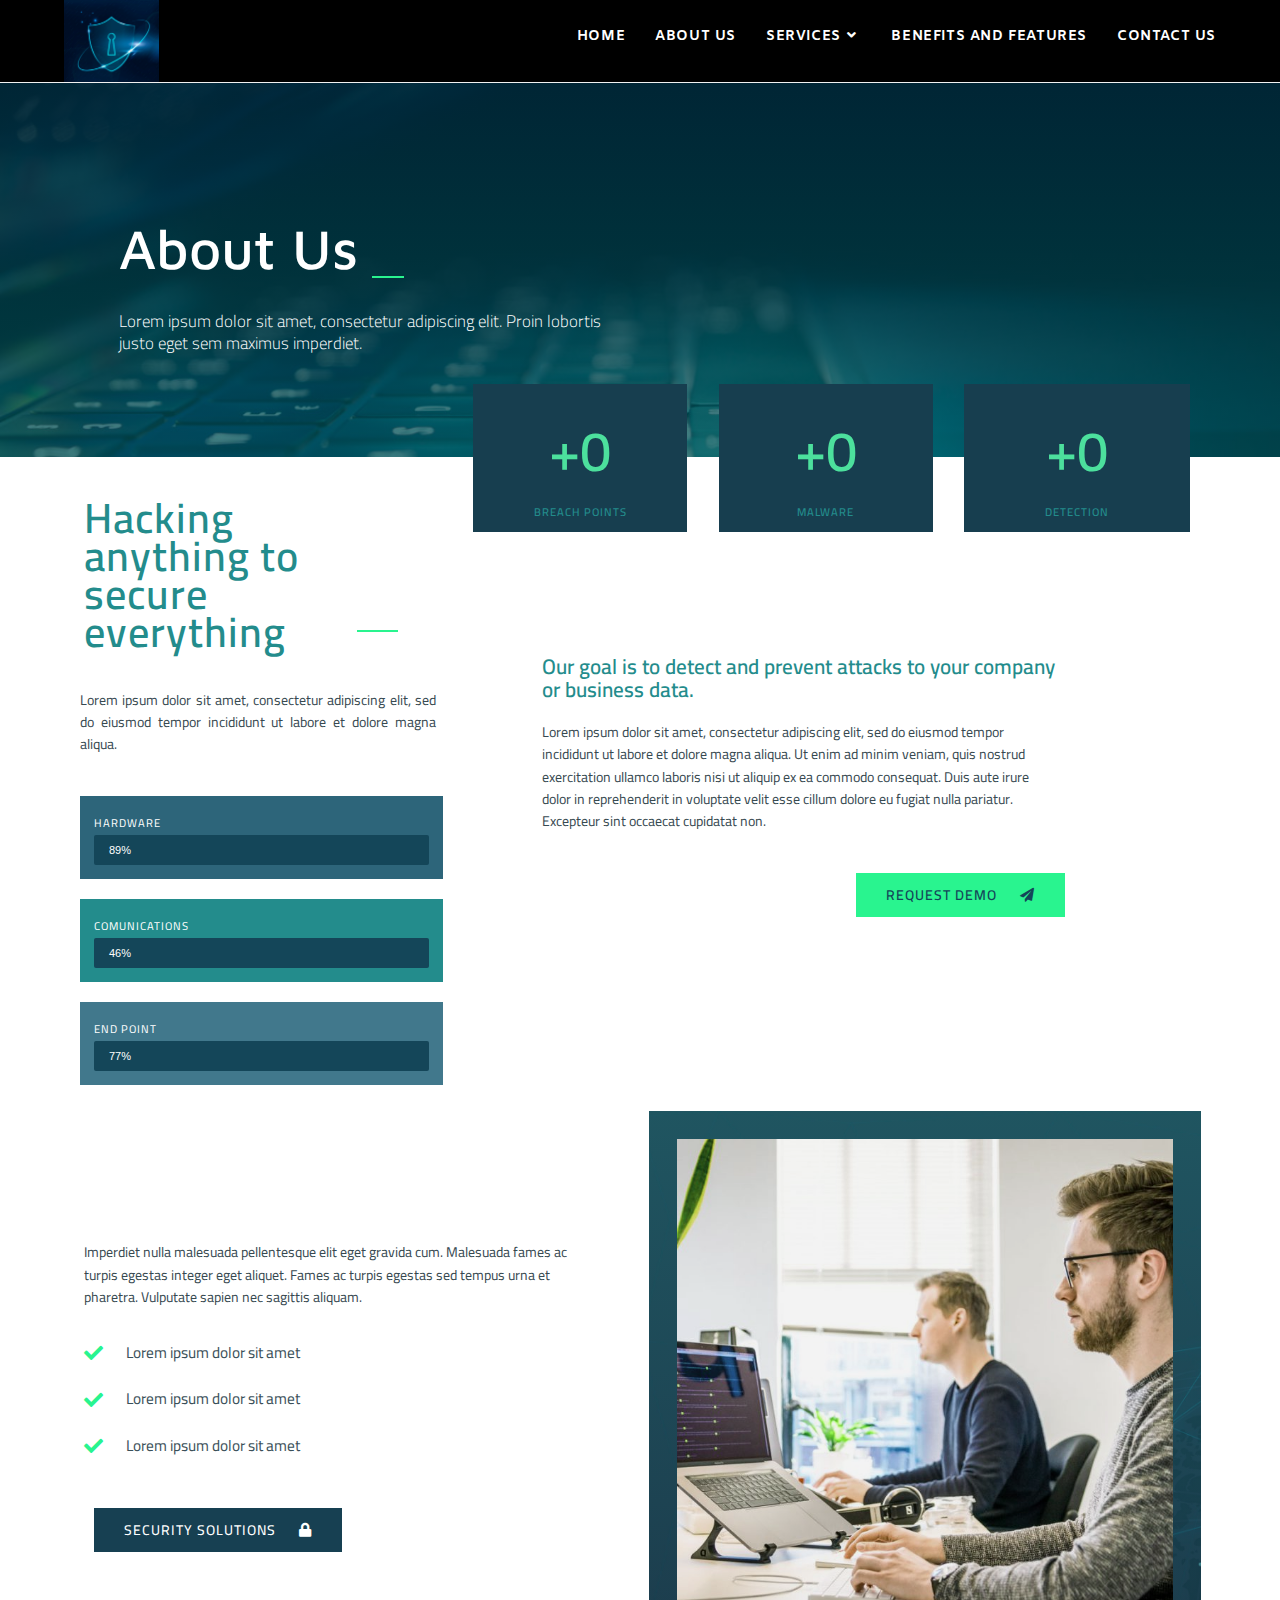
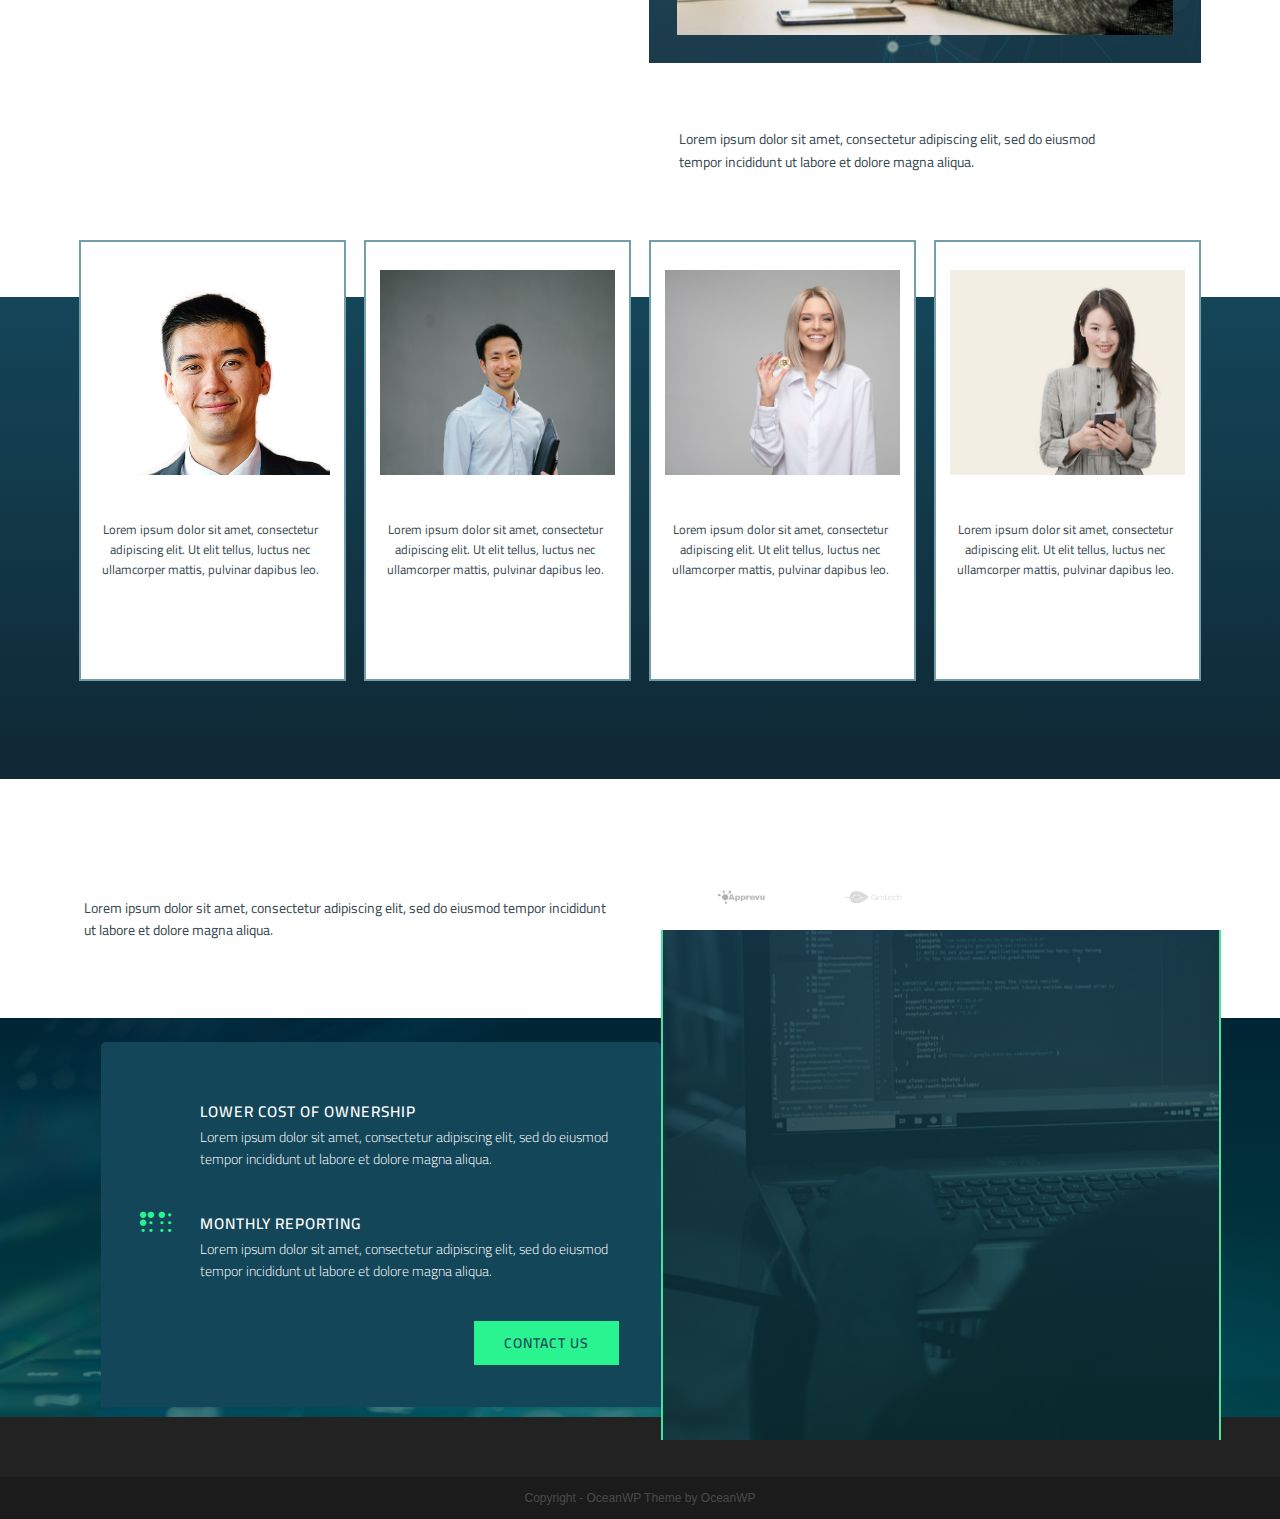
==== about-us/index.html @ 6b2e1f0a "first commit" ====
<!DOCTYPE html>
<html class="html" lang="en-US">
<head>
	<meta charset="UTF-8">
	<link rel="profile" href="https://gmpg.org/xfn/11">

	<title>ABOUT US</title>
<meta name="robots" content="noindex, nofollow">
<meta name="viewport" content="width=device-width, initial-scale=1">
<link rel="dns-prefetch" href="//fonts.googleapis.com">
<link rel="alternate" type="application/rss+xml" title=" &raquo; Feed" href="http://Rameezasd.github.io/cybersecurity-website/feed/">
<link rel="alternate" type="application/rss+xml" title=" &raquo; Comments Feed" href="http://Rameezasd.github.io/cybersecurity-website/comments/feed/">
<script>
window._wpemojiSettings = {"baseUrl":"https:\/\/s.w.org\/images\/core\/emoji\/14.0.0\/72x72\/","ext":".png","svgUrl":"https:\/\/s.w.org\/images\/core\/emoji\/14.0.0\/svg\/","svgExt":".svg","source":{"concatemoji":"http:\/\/localhost\/wordpress2\/wp-includes\/js\/wp-emoji-release.min.js?ver=6.1.1"}};
/*! This file is auto-generated */
!function(e,a,t){var n,r,o,i=a.createElement("canvas"),p=i.getContext&&i.getContext("2d");function s(e,t){var a=String.fromCharCode,e=(p.clearRect(0,0,i.width,i.height),p.fillText(a.apply(this,e),0,0),i.toDataURL());return p.clearRect(0,0,i.width,i.height),p.fillText(a.apply(this,t),0,0),e===i.toDataURL()}function c(e){var t=a.createElement("script");t.src=e,t.defer=t.type="text/javascript",a.getElementsByTagName("head")[0].appendChild(t)}for(o=Array("flag","emoji"),t.supports={everything:!0,everythingExceptFlag:!0},r=0;r<o.length;r++)t.supports[o[r]]=function(e){if(p&&p.fillText)switch(p.textBaseline="top",p.font="600 32px Arial",e){case"flag":return s([127987,65039,8205,9895,65039],[127987,65039,8203,9895,65039])?!1:!s([55356,56826,55356,56819],[55356,56826,8203,55356,56819])&&!s([55356,57332,56128,56423,56128,56418,56128,56421,56128,56430,56128,56423,56128,56447],[55356,57332,8203,56128,56423,8203,56128,56418,8203,56128,56421,8203,56128,56430,8203,56128,56423,8203,56128,56447]);case"emoji":return!s([129777,127995,8205,129778,127999],[129777,127995,8203,129778,127999])}return!1}(o[r]),t.supports.everything=t.supports.everything&&t.supports[o[r]],"flag"!==o[r]&&(t.supports.everythingExceptFlag=t.supports.everythingExceptFlag&&t.supports[o[r]]);t.supports.everythingExceptFlag=t.supports.everythingExceptFlag&&!t.supports.flag,t.DOMReady=!1,t.readyCallback=function(){t.DOMReady=!0},t.supports.everything||(n=function(){t.readyCallback()},a.addEventListener?(a.addEventListener("DOMContentLoaded",n,!1),e.addEventListener("load",n,!1)):(e.attachEvent("onload",n),a.attachEvent("onreadystatechange",function(){"complete"===a.readyState&&t.readyCallback()})),(e=t.source||{}).concatemoji?c(e.concatemoji):e.wpemoji&&e.twemoji&&(c(e.twemoji),c(e.wpemoji)))}(window,document,window._wpemojiSettings);
</script>
<style>img.wp-smiley,
img.emoji {
	display: inline !important;
	border: none !important;
	box-shadow: none !important;
	height: 1em !important;
	width: 1em !important;
	margin: 0 0.07em !important;
	vertical-align: -0.1em !important;
	background: none !important;
	padding: 0 !important;
}</style>
	<link rel="stylesheet" id="wp-block-library-css" href="http://Rameezasd.github.io/cybersecurity-website/wp-includes/css/dist/block-library/style.min.css?ver=6.1.1" media="all">
<style id="wp-block-library-theme-inline-css">.wp-block-audio figcaption{color:#555;font-size:13px;text-align:center}.is-dark-theme .wp-block-audio figcaption{color:hsla(0,0%,100%,.65)}.wp-block-audio{margin:0 0 1em}.wp-block-code{border:1px solid #ccc;border-radius:4px;font-family:Menlo,Consolas,monaco,monospace;padding:.8em 1em}.wp-block-embed figcaption{color:#555;font-size:13px;text-align:center}.is-dark-theme .wp-block-embed figcaption{color:hsla(0,0%,100%,.65)}.wp-block-embed{margin:0 0 1em}.blocks-gallery-caption{color:#555;font-size:13px;text-align:center}.is-dark-theme .blocks-gallery-caption{color:hsla(0,0%,100%,.65)}.wp-block-image figcaption{color:#555;font-size:13px;text-align:center}.is-dark-theme .wp-block-image figcaption{color:hsla(0,0%,100%,.65)}.wp-block-image{margin:0 0 1em}.wp-block-pullquote{border-top:4px solid;border-bottom:4px solid;margin-bottom:1.75em;color:currentColor}.wp-block-pullquote__citation,.wp-block-pullquote cite,.wp-block-pullquote footer{color:currentColor;text-transform:uppercase;font-size:.8125em;font-style:normal}.wp-block-quote{border-left:.25em solid;margin:0 0 1.75em;padding-left:1em}.wp-block-quote cite,.wp-block-quote footer{color:currentColor;font-size:.8125em;position:relative;font-style:normal}.wp-block-quote.has-text-align-right{border-left:none;border-right:.25em solid;padding-left:0;padding-right:1em}.wp-block-quote.has-text-align-center{border:none;padding-left:0}.wp-block-quote.is-large,.wp-block-quote.is-style-large,.wp-block-quote.is-style-plain{border:none}.wp-block-search .wp-block-search__label{font-weight:700}.wp-block-search__button{border:1px solid #ccc;padding:.375em .625em}:where(.wp-block-group.has-background){padding:1.25em 2.375em}.wp-block-separator.has-css-opacity{opacity:.4}.wp-block-separator{border:none;border-bottom:2px solid;margin-left:auto;margin-right:auto}.wp-block-separator.has-alpha-channel-opacity{opacity:1}.wp-block-separator:not(.is-style-wide):not(.is-style-dots){width:100px}.wp-block-separator.has-background:not(.is-style-dots){border-bottom:none;height:1px}.wp-block-separator.has-background:not(.is-style-wide):not(.is-style-dots){height:2px}.wp-block-table{margin:"0 0 1em 0"}.wp-block-table thead{border-bottom:3px solid}.wp-block-table tfoot{border-top:3px solid}.wp-block-table td,.wp-block-table th{word-break:normal}.wp-block-table figcaption{color:#555;font-size:13px;text-align:center}.is-dark-theme .wp-block-table figcaption{color:hsla(0,0%,100%,.65)}.wp-block-video figcaption{color:#555;font-size:13px;text-align:center}.is-dark-theme .wp-block-video figcaption{color:hsla(0,0%,100%,.65)}.wp-block-video{margin:0 0 1em}.wp-block-template-part.has-background{padding:1.25em 2.375em;margin-top:0;margin-bottom:0}</style>
<link rel="stylesheet" id="classic-theme-styles-css" href="http://Rameezasd.github.io/cybersecurity-website/wp-includes/css/classic-themes.min.css?ver=1" media="all">
<style id="global-styles-inline-css">body{--wp--preset--color--black: #000000;--wp--preset--color--cyan-bluish-gray: #abb8c3;--wp--preset--color--white: #ffffff;--wp--preset--color--pale-pink: #f78da7;--wp--preset--color--vivid-red: #cf2e2e;--wp--preset--color--luminous-vivid-orange: #ff6900;--wp--preset--color--luminous-vivid-amber: #fcb900;--wp--preset--color--light-green-cyan: #7bdcb5;--wp--preset--color--vivid-green-cyan: #00d084;--wp--preset--color--pale-cyan-blue: #8ed1fc;--wp--preset--color--vivid-cyan-blue: #0693e3;--wp--preset--color--vivid-purple: #9b51e0;--wp--preset--gradient--vivid-cyan-blue-to-vivid-purple: linear-gradient(135deg,rgba(6,147,227,1) 0%,rgb(155,81,224) 100%);--wp--preset--gradient--light-green-cyan-to-vivid-green-cyan: linear-gradient(135deg,rgb(122,220,180) 0%,rgb(0,208,130) 100%);--wp--preset--gradient--luminous-vivid-amber-to-luminous-vivid-orange: linear-gradient(135deg,rgba(252,185,0,1) 0%,rgba(255,105,0,1) 100%);--wp--preset--gradient--luminous-vivid-orange-to-vivid-red: linear-gradient(135deg,rgba(255,105,0,1) 0%,rgb(207,46,46) 100%);--wp--preset--gradient--very-light-gray-to-cyan-bluish-gray: linear-gradient(135deg,rgb(238,238,238) 0%,rgb(169,184,195) 100%);--wp--preset--gradient--cool-to-warm-spectrum: linear-gradient(135deg,rgb(74,234,220) 0%,rgb(151,120,209) 20%,rgb(207,42,186) 40%,rgb(238,44,130) 60%,rgb(251,105,98) 80%,rgb(254,248,76) 100%);--wp--preset--gradient--blush-light-purple: linear-gradient(135deg,rgb(255,206,236) 0%,rgb(152,150,240) 100%);--wp--preset--gradient--blush-bordeaux: linear-gradient(135deg,rgb(254,205,165) 0%,rgb(254,45,45) 50%,rgb(107,0,62) 100%);--wp--preset--gradient--luminous-dusk: linear-gradient(135deg,rgb(255,203,112) 0%,rgb(199,81,192) 50%,rgb(65,88,208) 100%);--wp--preset--gradient--pale-ocean: linear-gradient(135deg,rgb(255,245,203) 0%,rgb(182,227,212) 50%,rgb(51,167,181) 100%);--wp--preset--gradient--electric-grass: linear-gradient(135deg,rgb(202,248,128) 0%,rgb(113,206,126) 100%);--wp--preset--gradient--midnight: linear-gradient(135deg,rgb(2,3,129) 0%,rgb(40,116,252) 100%);--wp--preset--duotone--dark-grayscale: url('#wp-duotone-dark-grayscale');--wp--preset--duotone--grayscale: url('#wp-duotone-grayscale');--wp--preset--duotone--purple-yellow: url('#wp-duotone-purple-yellow');--wp--preset--duotone--blue-red: url('#wp-duotone-blue-red');--wp--preset--duotone--midnight: url('#wp-duotone-midnight');--wp--preset--duotone--magenta-yellow: url('#wp-duotone-magenta-yellow');--wp--preset--duotone--purple-green: url('#wp-duotone-purple-green');--wp--preset--duotone--blue-orange: url('#wp-duotone-blue-orange');--wp--preset--font-size--small: 13px;--wp--preset--font-size--medium: 20px;--wp--preset--font-size--large: 36px;--wp--preset--font-size--x-large: 42px;--wp--preset--spacing--20: 0.44rem;--wp--preset--spacing--30: 0.67rem;--wp--preset--spacing--40: 1rem;--wp--preset--spacing--50: 1.5rem;--wp--preset--spacing--60: 2.25rem;--wp--preset--spacing--70: 3.38rem;--wp--preset--spacing--80: 5.06rem;}:where(.is-layout-flex){gap: 0.5em;}body .is-layout-flow > .alignleft{float: left;margin-inline-start: 0;margin-inline-end: 2em;}body .is-layout-flow > .alignright{float: right;margin-inline-start: 2em;margin-inline-end: 0;}body .is-layout-flow > .aligncenter{margin-left: auto !important;margin-right: auto !important;}body .is-layout-constrained > .alignleft{float: left;margin-inline-start: 0;margin-inline-end: 2em;}body .is-layout-constrained > .alignright{float: right;margin-inline-start: 2em;margin-inline-end: 0;}body .is-layout-constrained > .aligncenter{margin-left: auto !important;margin-right: auto !important;}body .is-layout-constrained > :where(:not(.alignleft):not(.alignright):not(.alignfull)){max-width: var(--wp--style--global--content-size);margin-left: auto !important;margin-right: auto !important;}body .is-layout-constrained > .alignwide{max-width: var(--wp--style--global--wide-size);}body .is-layout-flex{display: flex;}body .is-layout-flex{flex-wrap: wrap;align-items: center;}body .is-layout-flex > *{margin: 0;}:where(.wp-block-columns.is-layout-flex){gap: 2em;}.has-black-color{color: var(--wp--preset--color--black) !important;}.has-cyan-bluish-gray-color{color: var(--wp--preset--color--cyan-bluish-gray) !important;}.has-white-color{color: var(--wp--preset--color--white) !important;}.has-pale-pink-color{color: var(--wp--preset--color--pale-pink) !important;}.has-vivid-red-color{color: var(--wp--preset--color--vivid-red) !important;}.has-luminous-vivid-orange-color{color: var(--wp--preset--color--luminous-vivid-orange) !important;}.has-luminous-vivid-amber-color{color: var(--wp--preset--color--luminous-vivid-amber) !important;}.has-light-green-cyan-color{color: var(--wp--preset--color--light-green-cyan) !important;}.has-vivid-green-cyan-color{color: var(--wp--preset--color--vivid-green-cyan) !important;}.has-pale-cyan-blue-color{color: var(--wp--preset--color--pale-cyan-blue) !important;}.has-vivid-cyan-blue-color{color: var(--wp--preset--color--vivid-cyan-blue) !important;}.has-vivid-purple-color{color: var(--wp--preset--color--vivid-purple) !important;}.has-black-background-color{background-color: var(--wp--preset--color--black) !important;}.has-cyan-bluish-gray-background-color{background-color: var(--wp--preset--color--cyan-bluish-gray) !important;}.has-white-background-color{background-color: var(--wp--preset--color--white) !important;}.has-pale-pink-background-color{background-color: var(--wp--preset--color--pale-pink) !important;}.has-vivid-red-background-color{background-color: var(--wp--preset--color--vivid-red) !important;}.has-luminous-vivid-orange-background-color{background-color: var(--wp--preset--color--luminous-vivid-orange) !important;}.has-luminous-vivid-amber-background-color{background-color: var(--wp--preset--color--luminous-vivid-amber) !important;}.has-light-green-cyan-background-color{background-color: var(--wp--preset--color--light-green-cyan) !important;}.has-vivid-green-cyan-background-color{background-color: var(--wp--preset--color--vivid-green-cyan) !important;}.has-pale-cyan-blue-background-color{background-color: var(--wp--preset--color--pale-cyan-blue) !important;}.has-vivid-cyan-blue-background-color{background-color: var(--wp--preset--color--vivid-cyan-blue) !important;}.has-vivid-purple-background-color{background-color: var(--wp--preset--color--vivid-purple) !important;}.has-black-border-color{border-color: var(--wp--preset--color--black) !important;}.has-cyan-bluish-gray-border-color{border-color: var(--wp--preset--color--cyan-bluish-gray) !important;}.has-white-border-color{border-color: var(--wp--preset--color--white) !important;}.has-pale-pink-border-color{border-color: var(--wp--preset--color--pale-pink) !important;}.has-vivid-red-border-color{border-color: var(--wp--preset--color--vivid-red) !important;}.has-luminous-vivid-orange-border-color{border-color: var(--wp--preset--color--luminous-vivid-orange) !important;}.has-luminous-vivid-amber-border-color{border-color: var(--wp--preset--color--luminous-vivid-amber) !important;}.has-light-green-cyan-border-color{border-color: var(--wp--preset--color--light-green-cyan) !important;}.has-vivid-green-cyan-border-color{border-color: var(--wp--preset--color--vivid-green-cyan) !important;}.has-pale-cyan-blue-border-color{border-color: var(--wp--preset--color--pale-cyan-blue) !important;}.has-vivid-cyan-blue-border-color{border-color: var(--wp--preset--color--vivid-cyan-blue) !important;}.has-vivid-purple-border-color{border-color: var(--wp--preset--color--vivid-purple) !important;}.has-vivid-cyan-blue-to-vivid-purple-gradient-background{background: var(--wp--preset--gradient--vivid-cyan-blue-to-vivid-purple) !important;}.has-light-green-cyan-to-vivid-green-cyan-gradient-background{background: var(--wp--preset--gradient--light-green-cyan-to-vivid-green-cyan) !important;}.has-luminous-vivid-amber-to-luminous-vivid-orange-gradient-background{background: var(--wp--preset--gradient--luminous-vivid-amber-to-luminous-vivid-orange) !important;}.has-luminous-vivid-orange-to-vivid-red-gradient-background{background: var(--wp--preset--gradient--luminous-vivid-orange-to-vivid-red) !important;}.has-very-light-gray-to-cyan-bluish-gray-gradient-background{background: var(--wp--preset--gradient--very-light-gray-to-cyan-bluish-gray) !important;}.has-cool-to-warm-spectrum-gradient-background{background: var(--wp--preset--gradient--cool-to-warm-spectrum) !important;}.has-blush-light-purple-gradient-background{background: var(--wp--preset--gradient--blush-light-purple) !important;}.has-blush-bordeaux-gradient-background{background: var(--wp--preset--gradient--blush-bordeaux) !important;}.has-luminous-dusk-gradient-background{background: var(--wp--preset--gradient--luminous-dusk) !important;}.has-pale-ocean-gradient-background{background: var(--wp--preset--gradient--pale-ocean) !important;}.has-electric-grass-gradient-background{background: var(--wp--preset--gradient--electric-grass) !important;}.has-midnight-gradient-background{background: var(--wp--preset--gradient--midnight) !important;}.has-small-font-size{font-size: var(--wp--preset--font-size--small) !important;}.has-medium-font-size{font-size: var(--wp--preset--font-size--medium) !important;}.has-large-font-size{font-size: var(--wp--preset--font-size--large) !important;}.has-x-large-font-size{font-size: var(--wp--preset--font-size--x-large) !important;}
.wp-block-navigation a:where(:not(.wp-element-button)){color: inherit;}
:where(.wp-block-columns.is-layout-flex){gap: 2em;}
.wp-block-pullquote{font-size: 1.5em;line-height: 1.6;}</style>
<link rel="stylesheet" id="font-awesome-css" href="http://Rameezasd.github.io/cybersecurity-website/wp-content/themes/oceanwp/assets/fonts/fontawesome/css/all.min.css?ver=5.15.1" media="all">
<link rel="stylesheet" id="simple-line-icons-css" href="http://Rameezasd.github.io/cybersecurity-website/wp-content/themes/oceanwp/assets/css/third/simple-line-icons.min.css?ver=2.4.0" media="all">
<link rel="stylesheet" id="oceanwp-style-css" href="http://Rameezasd.github.io/cybersecurity-website/wp-content/themes/oceanwp/assets/css/style.min.css?ver=3.3.3" media="all">
<link rel="stylesheet" id="oceanwp-google-font-amiko-css" href="//fonts.googleapis.com/css?family=Amiko%3A100%2C200%2C300%2C400%2C500%2C600%2C700%2C800%2C900%2C100i%2C200i%2C300i%2C400i%2C500i%2C600i%2C700i%2C800i%2C900i&#038;subset=latin&#038;display=swap&#038;ver=6.1.1" media="all">
<link rel="stylesheet" id="elementor-icons-css" href="http://Rameezasd.github.io/cybersecurity-website/wp-content/plugins/elementor/assets/lib/eicons/css/elementor-icons.min.css?ver=5.15.0" media="all">
<link rel="stylesheet" id="elementor-frontend-css" href="http://Rameezasd.github.io/cybersecurity-website/wp-content/plugins/elementor/assets/css/frontend-lite.min.css?ver=3.6.7" media="all">
<link rel="stylesheet" id="elementor-post-5-css" href="http://Rameezasd.github.io/cybersecurity-website/wp-content/uploads/elementor/css/post-5.css?ver=1658754034" media="all">
<link rel="stylesheet" id="elementor-global-css" href="http://Rameezasd.github.io/cybersecurity-website/wp-content/uploads/elementor/css/global.css?ver=1658757777" media="all">
<link rel="stylesheet" id="elementor-post-11-css" href="http://Rameezasd.github.io/cybersecurity-website/wp-content/uploads/elementor/css/post-11.css?ver=1708866623" media="all">
<link rel="stylesheet" id="oe-widgets-style-css" href="http://Rameezasd.github.io/cybersecurity-website/wp-content/plugins/ocean-extra/assets/css/widgets.css?ver=6.1.1" media="all">
<link rel="stylesheet" id="oss-social-share-style-css" href="http://Rameezasd.github.io/cybersecurity-website/wp-content/plugins/ocean-social-sharing/assets/css/style.min.css?ver=6.1.1" media="all">
<link rel="stylesheet" id="google-fonts-1-css" href="https://fonts.googleapis.com/css?family=Roboto%3A100%2C100italic%2C200%2C200italic%2C300%2C300italic%2C400%2C400italic%2C500%2C500italic%2C600%2C600italic%2C700%2C700italic%2C800%2C800italic%2C900%2C900italic%7CRoboto+Slab%3A100%2C100italic%2C200%2C200italic%2C300%2C300italic%2C400%2C400italic%2C500%2C500italic%2C600%2C600italic%2C700%2C700italic%2C800%2C800italic%2C900%2C900italic%7CMaven+Pro%3A100%2C100italic%2C200%2C200italic%2C300%2C300italic%2C400%2C400italic%2C500%2C500italic%2C600%2C600italic%2C700%2C700italic%2C800%2C800italic%2C900%2C900italic%7CCairo%3A100%2C100italic%2C200%2C200italic%2C300%2C300italic%2C400%2C400italic%2C500%2C500italic%2C600%2C600italic%2C700%2C700italic%2C800%2C800italic%2C900%2C900italic&#038;display=auto&#038;ver=6.1.1" media="all">
<link rel="stylesheet" id="elementor-icons-shared-0-css" href="http://Rameezasd.github.io/cybersecurity-website/wp-content/plugins/elementor/assets/lib/font-awesome/css/fontawesome.min.css?ver=5.15.3" media="all">
<link rel="stylesheet" id="elementor-icons-fa-solid-css" href="http://Rameezasd.github.io/cybersecurity-website/wp-content/plugins/elementor/assets/lib/font-awesome/css/solid.min.css?ver=5.15.3" media="all">
<link rel="stylesheet" id="elementor-icons-fa-brands-css" href="http://Rameezasd.github.io/cybersecurity-website/wp-content/plugins/elementor/assets/lib/font-awesome/css/brands.min.css?ver=5.15.3" media="all">
<script src="http://Rameezasd.github.io/cybersecurity-website/wp-includes/js/jquery/jquery.min.js?ver=3.6.1" id="jquery-core-js"></script>
<script src="http://Rameezasd.github.io/cybersecurity-website/wp-includes/js/jquery/jquery-migrate.min.js?ver=3.3.2" id="jquery-migrate-js"></script>
<link rel="https://api.w.org/" href="http://Rameezasd.github.io/cybersecurity-website/wp-json/">
<link rel="alternate" type="application/json" href="http://Rameezasd.github.io/cybersecurity-website/wp-json/wp/v2/pages/11">
<link rel="EditURI" type="application/rsd+xml" title="RSD" href="http://Rameezasd.github.io/cybersecurity-website/xmlrpc.php?rsd">
<link rel="wlwmanifest" type="application/wlwmanifest+xml" href="http://Rameezasd.github.io/cybersecurity-website/wp-includes/wlwmanifest.xml">
<meta name="generator" content="WordPress 6.1.1">
<link rel="canonical" href="http://Rameezasd.github.io/cybersecurity-website/about-us/">
<link rel="shortlink" href="http://Rameezasd.github.io/cybersecurity-website/?p=11">
<link rel="alternate" type="application/json+oembed" href="http://Rameezasd.github.io/cybersecurity-website/wp-json/oembed/1.0/embed?url=http%3A%2F%2FRameezasd.github.io%2Fcybersecurity-website%2Fabout-us%2F">
<link rel="alternate" type="text/xml+oembed" href="http://Rameezasd.github.io/cybersecurity-website/wp-json/oembed/1.0/embed?url=http%3A%2F%2FRameezasd.github.io%2Fcybersecurity-website%2Fabout-us%2F#038;format=xml">
<!-- OceanWP CSS -->
<style type="text/css">/* Header CSS */#site-header,.has-transparent-header .is-sticky #site-header,.has-vh-transparent .is-sticky #site-header.vertical-header,#searchform-header-replace{background-color:#000000}#site-header.has-header-media .overlay-header-media{background-color:rgba(0,0,0,0.5)}#site-logo #site-logo-inner a img,#site-header.center-header #site-navigation-wrap .middle-site-logo a img{max-width:95px}#site-header #site-logo #site-logo-inner a img,#site-header.center-header #site-navigation-wrap .middle-site-logo a img{max-height:103px}#site-navigation-wrap .dropdown-menu >li >a,.oceanwp-mobile-menu-icon a,#searchform-header-replace-close{color:#ffffff}#site-navigation-wrap .dropdown-menu >li >a .owp-icon use,.oceanwp-mobile-menu-icon a .owp-icon use,#searchform-header-replace-close .owp-icon use{stroke:#ffffff}#site-navigation-wrap .dropdown-menu >li >a:hover,#site-navigation-wrap .dropdown-menu >li.sfHover >a{background-color:#ffffff}.dropdown-menu .sub-menu,#searchform-dropdown,.current-shop-items-dropdown{background-color:#000000}.dropdown-menu ul li a.menu-link{color:#ffffff}.dropdown-menu ul li a.menu-link .owp-icon use{stroke:#ffffff}.dropdown-menu ul li a.menu-link:hover{background-color:#ffffff}/* Typography CSS */#site-navigation-wrap .dropdown-menu >li >a,#site-header.full_screen-header .fs-dropdown-menu >li >a,#site-header.top-header #site-navigation-wrap .dropdown-menu >li >a,#site-header.center-header #site-navigation-wrap .dropdown-menu >li >a,#site-header.medium-header #site-navigation-wrap .dropdown-menu >li >a,.oceanwp-mobile-menu-icon a{font-family:Amiko;font-weight:800;font-style:normal;font-size:14px;text-transform:uppercase}.dropdown-menu ul li a.menu-link,#site-header.full_screen-header .fs-dropdown-menu ul.sub-menu li a{font-family:Amiko;font-weight:800;font-style:normal;font-size:13px;text-transform:uppercase}</style>
</head>

<body class="page-template page-template-elementor_header_footer page page-id-11 wp-custom-logo wp-embed-responsive oceanwp-theme dropdown-mobile default-breakpoint has-sidebar content-right-sidebar page-header-disabled has-breadcrumbs elementor-default elementor-template-full-width elementor-kit-5 elementor-page elementor-page-11" itemscope="itemscope" itemtype="https://schema.org/WebPage">

	<svg xmlns="http://www.w3.org/2000/svg" viewbox="0 0 0 0" width="0" height="0" focusable="false" role="none" style="visibility: hidden; position: absolute; left: -9999px; overflow: hidden;"><defs><filter id="wp-duotone-dark-grayscale"><fecolormatrix color-interpolation-filters="sRGB" type="matrix" values=" .299 .587 .114 0 0 .299 .587 .114 0 0 .299 .587 .114 0 0 .299 .587 .114 0 0 "></fecolormatrix><fecomponenttransfer color-interpolation-filters="sRGB"><fefuncr type="table" tablevalues="0 0.49803921568627"></fefuncr><fefuncg type="table" tablevalues="0 0.49803921568627"></fefuncg><fefuncb type="table" tablevalues="0 0.49803921568627"></fefuncb><fefunca type="table" tablevalues="1 1"></fefunca></fecomponenttransfer><fecomposite in2="SourceGraphic" operator="in"></fecomposite></filter></defs></svg><svg xmlns="http://www.w3.org/2000/svg" viewbox="0 0 0 0" width="0" height="0" focusable="false" role="none" style="visibility: hidden; position: absolute; left: -9999px; overflow: hidden;"><defs><filter id="wp-duotone-grayscale"><fecolormatrix color-interpolation-filters="sRGB" type="matrix" values=" .299 .587 .114 0 0 .299 .587 .114 0 0 .299 .587 .114 0 0 .299 .587 .114 0 0 "></fecolormatrix><fecomponenttransfer color-interpolation-filters="sRGB"><fefuncr type="table" tablevalues="0 1"></fefuncr><fefuncg type="table" tablevalues="0 1"></fefuncg><fefuncb type="table" tablevalues="0 1"></fefuncb><fefunca type="table" tablevalues="1 1"></fefunca></fecomponenttransfer><fecomposite in2="SourceGraphic" operator="in"></fecomposite></filter></defs></svg><svg xmlns="http://www.w3.org/2000/svg" viewbox="0 0 0 0" width="0" height="0" focusable="false" role="none" style="visibility: hidden; position: absolute; left: -9999px; overflow: hidden;"><defs><filter id="wp-duotone-purple-yellow"><fecolormatrix color-interpolation-filters="sRGB" type="matrix" values=" .299 .587 .114 0 0 .299 .587 .114 0 0 .299 .587 .114 0 0 .299 .587 .114 0 0 "></fecolormatrix><fecomponenttransfer color-interpolation-filters="sRGB"><fefuncr type="table" tablevalues="0.54901960784314 0.98823529411765"></fefuncr><fefuncg type="table" tablevalues="0 1"></fefuncg><fefuncb type="table" tablevalues="0.71764705882353 0.25490196078431"></fefuncb><fefunca type="table" tablevalues="1 1"></fefunca></fecomponenttransfer><fecomposite in2="SourceGraphic" operator="in"></fecomposite></filter></defs></svg><svg xmlns="http://www.w3.org/2000/svg" viewbox="0 0 0 0" width="0" height="0" focusable="false" role="none" style="visibility: hidden; position: absolute; left: -9999px; overflow: hidden;"><defs><filter id="wp-duotone-blue-red"><fecolormatrix color-interpolation-filters="sRGB" type="matrix" values=" .299 .587 .114 0 0 .299 .587 .114 0 0 .299 .587 .114 0 0 .299 .587 .114 0 0 "></fecolormatrix><fecomponenttransfer color-interpolation-filters="sRGB"><fefuncr type="table" tablevalues="0 1"></fefuncr><fefuncg type="table" tablevalues="0 0.27843137254902"></fefuncg><fefuncb type="table" tablevalues="0.5921568627451 0.27843137254902"></fefuncb><fefunca type="table" tablevalues="1 1"></fefunca></fecomponenttransfer><fecomposite in2="SourceGraphic" operator="in"></fecomposite></filter></defs></svg><svg xmlns="http://www.w3.org/2000/svg" viewbox="0 0 0 0" width="0" height="0" focusable="false" role="none" style="visibility: hidden; position: absolute; left: -9999px; overflow: hidden;"><defs><filter id="wp-duotone-midnight"><fecolormatrix color-interpolation-filters="sRGB" type="matrix" values=" .299 .587 .114 0 0 .299 .587 .114 0 0 .299 .587 .114 0 0 .299 .587 .114 0 0 "></fecolormatrix><fecomponenttransfer color-interpolation-filters="sRGB"><fefuncr type="table" tablevalues="0 0"></fefuncr><fefuncg type="table" tablevalues="0 0.64705882352941"></fefuncg><fefuncb type="table" tablevalues="0 1"></fefuncb><fefunca type="table" tablevalues="1 1"></fefunca></fecomponenttransfer><fecomposite in2="SourceGraphic" operator="in"></fecomposite></filter></defs></svg><svg xmlns="http://www.w3.org/2000/svg" viewbox="0 0 0 0" width="0" height="0" focusable="false" role="none" style="visibility: hidden; position: absolute; left: -9999px; overflow: hidden;"><defs><filter id="wp-duotone-magenta-yellow"><fecolormatrix color-interpolation-filters="sRGB" type="matrix" values=" .299 .587 .114 0 0 .299 .587 .114 0 0 .299 .587 .114 0 0 .299 .587 .114 0 0 "></fecolormatrix><fecomponenttransfer color-interpolation-filters="sRGB"><fefuncr type="table" tablevalues="0.78039215686275 1"></fefuncr><fefuncg type="table" tablevalues="0 0.94901960784314"></fefuncg><fefuncb type="table" tablevalues="0.35294117647059 0.47058823529412"></fefuncb><fefunca type="table" tablevalues="1 1"></fefunca></fecomponenttransfer><fecomposite in2="SourceGraphic" operator="in"></fecomposite></filter></defs></svg><svg xmlns="http://www.w3.org/2000/svg" viewbox="0 0 0 0" width="0" height="0" focusable="false" role="none" style="visibility: hidden; position: absolute; left: -9999px; overflow: hidden;"><defs><filter id="wp-duotone-purple-green"><fecolormatrix color-interpolation-filters="sRGB" type="matrix" values=" .299 .587 .114 0 0 .299 .587 .114 0 0 .299 .587 .114 0 0 .299 .587 .114 0 0 "></fecolormatrix><fecomponenttransfer color-interpolation-filters="sRGB"><fefuncr type="table" tablevalues="0.65098039215686 0.40392156862745"></fefuncr><fefuncg type="table" tablevalues="0 1"></fefuncg><fefuncb type="table" tablevalues="0.44705882352941 0.4"></fefuncb><fefunca type="table" tablevalues="1 1"></fefunca></fecomponenttransfer><fecomposite in2="SourceGraphic" operator="in"></fecomposite></filter></defs></svg><svg xmlns="http://www.w3.org/2000/svg" viewbox="0 0 0 0" width="0" height="0" focusable="false" role="none" style="visibility: hidden; position: absolute; left: -9999px; overflow: hidden;"><defs><filter id="wp-duotone-blue-orange"><fecolormatrix color-interpolation-filters="sRGB" type="matrix" values=" .299 .587 .114 0 0 .299 .587 .114 0 0 .299 .587 .114 0 0 .299 .587 .114 0 0 "></fecolormatrix><fecomponenttransfer color-interpolation-filters="sRGB"><fefuncr type="table" tablevalues="0.098039215686275 1"></fefuncr><fefuncg type="table" tablevalues="0 0.66274509803922"></fefuncg><fefuncb type="table" tablevalues="0.84705882352941 0.41960784313725"></fefuncb><fefunca type="table" tablevalues="1 1"></fefunca></fecomponenttransfer><fecomposite in2="SourceGraphic" operator="in"></fecomposite></filter></defs></svg>
	
	<div id="outer-wrap" class="site clr">

		<a class="skip-link screen-reader-text" href="#main">Skip to content</a>

		
		<div id="wrap" class="clr">

			
			
<header id="site-header" class="minimal-header effect-six clr" data-height="74" itemscope="itemscope" itemtype="https://schema.org/WPHeader" role="banner">

	
					
			<div id="site-header-inner" class="clr container">

				
				

<div id="site-logo" class="clr" itemscope itemtype="https://schema.org/Brand">

	
	<div id="site-logo-inner" class="clr">

		<a href="http://Rameezasd.github.io/cybersecurity-website/" class="custom-logo-link" rel="home"><img width="2560" height="2218" src="http://Rameezasd.github.io/cybersecurity-website/wp-content/uploads/2022/07/cropped-rm373batch3-051-scaled-1.jpg" class="custom-logo" alt="" decoding="async" srcset="http://Rameezasd.github.io/cybersecurity-website/wp-content/uploads/2022/07/cropped-rm373batch3-051-scaled-1.jpg 2560w, http://Rameezasd.github.io/cybersecurity-website/wp-content/uploads/2022/07/cropped-rm373batch3-051-scaled-1-300x260.jpg 300w, http://Rameezasd.github.io/cybersecurity-website/wp-content/uploads/2022/07/cropped-rm373batch3-051-scaled-1-1024x887.jpg 1024w, http://Rameezasd.github.io/cybersecurity-website/wp-content/uploads/2022/07/cropped-rm373batch3-051-scaled-1-768x665.jpg 768w, http://Rameezasd.github.io/cybersecurity-website/wp-content/uploads/2022/07/cropped-rm373batch3-051-scaled-1-1536x1331.jpg 1536w, http://Rameezasd.github.io/cybersecurity-website/wp-content/uploads/2022/07/cropped-rm373batch3-051-scaled-1-2048x1774.jpg 2048w" sizes="(max-width: 2560px) 100vw, 2560px"></a>
	</div>
<!-- #site-logo-inner -->

	
	
</div>
<!-- #site-logo -->

			<div id="site-navigation-wrap" class="clr">
			
			
			
			<nav id="site-navigation" class="navigation main-navigation clr" itemscope="itemscope" itemtype="https://schema.org/SiteNavigationElement" role="navigation">

				<ul id="menu-fastfood-websites" class="main-menu dropdown-menu sf-menu">
<li id="menu-item-23" class="menu-item menu-item-type-post_type menu-item-object-page menu-item-home menu-item-23"><a href="http://Rameezasd.github.io/cybersecurity-website/" class="menu-link"><span class="text-wrap">HOME</span></a></li>
<li id="menu-item-22" class="menu-item menu-item-type-post_type menu-item-object-page current-menu-item page_item page-item-11 current_page_item menu-item-22"><a href="http://Rameezasd.github.io/cybersecurity-website/about-us/" class="menu-link"><span class="text-wrap">ABOUT US</span></a></li>
<li id="menu-item-21" class="menu-item menu-item-type-post_type menu-item-object-page menu-item-has-children dropdown menu-item-21">
<a href="http://Rameezasd.github.io/cybersecurity-website/menus/" class="menu-link"><span class="text-wrap">SERVICES<i class="nav-arrow fa fa-angle-down" aria-hidden="true" role="img"></i></span></a>
<ul class="sub-menu">
	<li id="menu-item-120" class="menu-item menu-item-type-post_type menu-item-object-page menu-item-120"><a href="http://Rameezasd.github.io/cybersecurity-website/single-service/" class="menu-link"><span class="text-wrap">SINGLE SERVICE</span></a></li>	<li id="menu-item-119" class="menu-item menu-item-type-post_type menu-item-object-page menu-item-119"><a href="http://Rameezasd.github.io/cybersecurity-website/product-landing/" class="menu-link"><span class="text-wrap">PRODUCT LANDING</span></a></li>
</ul>
</li>
<li id="menu-item-20" class="menu-item menu-item-type-post_type menu-item-object-page menu-item-20"><a href="http://Rameezasd.github.io/cybersecurity-website/portfolio/" class="menu-link"><span class="text-wrap">BENEFITS AND FEATURES</span></a></li>
<li id="menu-item-19" class="menu-item menu-item-type-post_type menu-item-object-page menu-item-19"><a href="http://Rameezasd.github.io/cybersecurity-website/contact-us/" class="menu-link"><span class="text-wrap">CONTACT US</span></a></li>
</ul>
			</nav><!-- #site-navigation -->

			
			
					</div>
<!-- #site-navigation-wrap -->
			
		
	
				
	
	<div class="oceanwp-mobile-menu-icon clr mobile-right">

		
		
		
		<a href="#" class="mobile-menu" aria-label="Mobile Menu">
							<i class="fa fa-bars" aria-hidden="true"></i>
								<span class="oceanwp-text">Menu</span>
				<span class="oceanwp-close-text">Close</span>
						</a>

		
		
		
	</div>
<!-- #oceanwp-mobile-menu-navbar -->

	

			</div>
<!-- #site-header-inner -->

			
<div id="mobile-dropdown" class="clr">

	<nav class="clr" itemscope="itemscope" itemtype="https://schema.org/SiteNavigationElement">

		<ul id="menu-fastfood-websites-1" class="menu">
<li class="menu-item menu-item-type-post_type menu-item-object-page menu-item-home menu-item-23"><a href="http://Rameezasd.github.io/cybersecurity-website/">HOME</a></li>
<li class="menu-item menu-item-type-post_type menu-item-object-page current-menu-item page_item page-item-11 current_page_item menu-item-22"><a href="http://Rameezasd.github.io/cybersecurity-website/about-us/" aria-current="page">ABOUT US</a></li>
<li class="menu-item menu-item-type-post_type menu-item-object-page menu-item-has-children menu-item-21">
<a href="http://Rameezasd.github.io/cybersecurity-website/menus/">SERVICES</a>
<ul class="sub-menu">
	<li class="menu-item menu-item-type-post_type menu-item-object-page menu-item-120"><a href="http://Rameezasd.github.io/cybersecurity-website/single-service/">SINGLE SERVICE</a></li>
	<li class="menu-item menu-item-type-post_type menu-item-object-page menu-item-119"><a href="http://Rameezasd.github.io/cybersecurity-website/product-landing/">PRODUCT LANDING</a></li>
</ul>
</li>
<li class="menu-item menu-item-type-post_type menu-item-object-page menu-item-20"><a href="http://Rameezasd.github.io/cybersecurity-website/portfolio/">BENEFITS AND FEATURES</a></li>
<li class="menu-item menu-item-type-post_type menu-item-object-page menu-item-19"><a href="http://Rameezasd.github.io/cybersecurity-website/contact-us/">CONTACT US</a></li>
</ul>
<div id="mobile-menu-search" class="clr">
	<form aria-label="Search this website" method="get" action="http://localhost/wordpress2/" class="mobile-searchform" role="search">
		<input aria-label="Insert search query" value="" class="field" id="ocean-mobile-search-1" type="search" name="s" autocomplete="off" placeholder="Search">
		<button aria-label="Submit search" type="submit" class="searchform-submit">
			<i class=" icon-magnifier" aria-hidden="true" role="img"></i>		</button>
					</form>
</div>
<!-- .mobile-menu-search -->

	</nav>

</div>

			
			
		
		
</header><!-- #site-header -->


			
			<main id="main" class="site-main clr" role="main">

						<div data-elementor-type="wp-page" data-elementor-id="11" class="elementor elementor-11">
									<section class="elementor-section elementor-top-section elementor-element elementor-element-240297b1 elementor-section-height-min-height elementor-section-boxed elementor-section-height-default elementor-section-items-middle" data-id="240297b1" data-element_type="section" data-settings="{&quot;background_background&quot;:&quot;classic&quot;}">
							<div class="elementor-background-overlay"></div>
							<div class="elementor-container elementor-column-gap-default">
					<div class="elementor-column elementor-col-100 elementor-top-column elementor-element elementor-element-252780f7" data-id="252780f7" data-element_type="column">
			<div class="elementor-widget-wrap elementor-element-populated">
								<div class="elementor-element elementor-element-4c026b77 elementor-widget elementor-widget-heading" data-id="4c026b77" data-element_type="widget" data-widget_type="heading.default">
				<div class="elementor-widget-container">
			<style>/*! elementor - v3.6.7 - 03-07-2022 */
.elementor-heading-title{padding:0;margin:0;line-height:1}.elementor-widget-heading .elementor-heading-title[class*=elementor-size-]>a{color:inherit;font-size:inherit;line-height:inherit}.elementor-widget-heading .elementor-heading-title.elementor-size-small{font-size:15px}.elementor-widget-heading .elementor-heading-title.elementor-size-medium{font-size:19px}.elementor-widget-heading .elementor-heading-title.elementor-size-large{font-size:29px}.elementor-widget-heading .elementor-heading-title.elementor-size-xl{font-size:39px}.elementor-widget-heading .elementor-heading-title.elementor-size-xxl{font-size:59px}</style>
<h1 class="elementor-heading-title elementor-size-default">About Us</h1>		</div>
				</div>
				<div class="elementor-element elementor-element-3f6d3fca elementor-widget__width-initial elementor-absolute elementor-widget-divider--view-line elementor-invisible elementor-widget elementor-widget-divider" data-id="3f6d3fca" data-element_type="widget" data-settings="{&quot;_animation&quot;:&quot;flash&quot;,&quot;_position&quot;:&quot;absolute&quot;}" data-widget_type="divider.default">
				<div class="elementor-widget-container">
			<style>/*! elementor - v3.6.7 - 03-07-2022 */
.elementor-widget-divider{--divider-border-style:none;--divider-border-width:1px;--divider-color:#2c2c2c;--divider-icon-size:20px;--divider-element-spacing:10px;--divider-pattern-height:24px;--divider-pattern-size:20px;--divider-pattern-url:none;--divider-pattern-repeat:repeat-x}.elementor-widget-divider .elementor-divider{display:-webkit-box;display:-ms-flexbox;display:flex}.elementor-widget-divider .elementor-divider__text{font-size:15px;line-height:1;max-width:95%}.elementor-widget-divider .elementor-divider__element{margin:0 var(--divider-element-spacing);-ms-flex-negative:0;flex-shrink:0}.elementor-widget-divider .elementor-icon{font-size:var(--divider-icon-size)}.elementor-widget-divider .elementor-divider-separator{display:-webkit-box;display:-ms-flexbox;display:flex;margin:0;direction:ltr}.elementor-widget-divider--view-line_icon .elementor-divider-separator,.elementor-widget-divider--view-line_text .elementor-divider-separator{-webkit-box-align:center;-ms-flex-align:center;align-items:center}.elementor-widget-divider--view-line_icon .elementor-divider-separator:after,.elementor-widget-divider--view-line_icon .elementor-divider-separator:before,.elementor-widget-divider--view-line_text .elementor-divider-separator:after,.elementor-widget-divider--view-line_text .elementor-divider-separator:before{display:block;content:"";border-bottom:0;-webkit-box-flex:1;-ms-flex-positive:1;flex-grow:1;border-top:var(--divider-border-width) var(--divider-border-style) var(--divider-color)}.elementor-widget-divider--element-align-left .elementor-divider .elementor-divider-separator>.elementor-divider__svg:first-of-type{-webkit-box-flex:0;-ms-flex-positive:0;flex-grow:0;-ms-flex-negative:100;flex-shrink:100}.elementor-widget-divider--element-align-left .elementor-divider-separator:before{content:none}.elementor-widget-divider--element-align-left .elementor-divider__element{margin-left:0}.elementor-widget-divider--element-align-right .elementor-divider .elementor-divider-separator>.elementor-divider__svg:last-of-type{-webkit-box-flex:0;-ms-flex-positive:0;flex-grow:0;-ms-flex-negative:100;flex-shrink:100}.elementor-widget-divider--element-align-right .elementor-divider-separator:after{content:none}.elementor-widget-divider--element-align-right .elementor-divider__element{margin-right:0}.elementor-widget-divider:not(.elementor-widget-divider--view-line_text):not(.elementor-widget-divider--view-line_icon) .elementor-divider-separator{border-top:var(--divider-border-width) var(--divider-border-style) var(--divider-color)}.elementor-widget-divider--separator-type-pattern{--divider-border-style:none}.elementor-widget-divider--separator-type-pattern.elementor-widget-divider--view-line .elementor-divider-separator,.elementor-widget-divider--separator-type-pattern:not(.elementor-widget-divider--view-line) .elementor-divider-separator:after,.elementor-widget-divider--separator-type-pattern:not(.elementor-widget-divider--view-line) .elementor-divider-separator:before,.elementor-widget-divider--separator-type-pattern:not([class*=elementor-widget-divider--view]) .elementor-divider-separator{width:100%;min-height:var(--divider-pattern-height);-webkit-mask-size:var(--divider-pattern-size) 100%;mask-size:var(--divider-pattern-size) 100%;-webkit-mask-repeat:var(--divider-pattern-repeat);mask-repeat:var(--divider-pattern-repeat);background-color:var(--divider-color);-webkit-mask-image:var(--divider-pattern-url);mask-image:var(--divider-pattern-url)}.elementor-widget-divider--no-spacing{--divider-pattern-size:auto}.elementor-widget-divider--bg-round{--divider-pattern-repeat:round}.rtl .elementor-widget-divider .elementor-divider__text{direction:rtl}</style>		<div class="elementor-divider">
			<span class="elementor-divider-separator">
						</span>
		</div>
				</div>
				</div>
				<div class="elementor-element elementor-element-50043bc6 elementor-widget elementor-widget-heading" data-id="50043bc6" data-element_type="widget" data-widget_type="heading.default">
				<div class="elementor-widget-container">
			<p class="elementor-heading-title elementor-size-default">Lorem ipsum dolor sit amet, consectetur adipiscing elit. Proin lobortis justo eget sem maximus imperdiet.</p>		</div>
				</div>
					</div>
		</div>
							</div>
		</section>
				<section class="elementor-section elementor-top-section elementor-element elementor-element-260eaa7b elementor-section-boxed elementor-section-height-default elementor-section-height-default" data-id="260eaa7b" data-element_type="section" data-settings="{&quot;background_background&quot;:&quot;classic&quot;}">
						<div class="elementor-container elementor-column-gap-default">
					<div class="elementor-column elementor-col-50 elementor-top-column elementor-element elementor-element-eff6838 elementor-invisible" data-id="eff6838" data-element_type="column" data-settings="{&quot;background_background&quot;:&quot;classic&quot;,&quot;animation&quot;:&quot;fadeInUp&quot;}">
			<div class="elementor-widget-wrap elementor-element-populated">
								<section class="elementor-section elementor-inner-section elementor-element elementor-element-1fe1a295 elementor-section-boxed elementor-section-height-default elementor-section-height-default" data-id="1fe1a295" data-element_type="section">
						<div class="elementor-container elementor-column-gap-default">
					<div class="elementor-column elementor-col-50 elementor-inner-column elementor-element elementor-element-399e14ce" data-id="399e14ce" data-element_type="column">
			<div class="elementor-widget-wrap elementor-element-populated">
								<div class="elementor-element elementor-element-500ed7a0 elementor-widget-mobile__width-initial elementor-invisible elementor-widget elementor-widget-heading" data-id="500ed7a0" data-element_type="widget" data-settings="{&quot;_animation&quot;:&quot;fadeInUp&quot;}" data-widget_type="heading.default">
				<div class="elementor-widget-container">
			<h2 class="elementor-heading-title elementor-size-default">Hacking anything to secure everything</h2>		</div>
				</div>
					</div>
		</div>
				<div class="elementor-column elementor-col-50 elementor-inner-column elementor-element elementor-element-35d64b1b" data-id="35d64b1b" data-element_type="column">
			<div class="elementor-widget-wrap elementor-element-populated">
								<div class="elementor-element elementor-element-7a3ec154 elementor-widget__width-initial elementor-widget-mobile__width-initial elementor-widget-divider--view-line elementor-invisible elementor-widget elementor-widget-divider" data-id="7a3ec154" data-element_type="widget" data-settings="{&quot;_animation&quot;:&quot;flash&quot;}" data-widget_type="divider.default">
				<div class="elementor-widget-container">
					<div class="elementor-divider">
			<span class="elementor-divider-separator">
						</span>
		</div>
				</div>
				</div>
					</div>
		</div>
							</div>
		</section>
				<section class="elementor-section elementor-inner-section elementor-element elementor-element-2a80f423 elementor-section-boxed elementor-section-height-default elementor-section-height-default" data-id="2a80f423" data-element_type="section">
						<div class="elementor-container elementor-column-gap-default">
					<div class="elementor-column elementor-col-100 elementor-inner-column elementor-element elementor-element-65d870b3" data-id="65d870b3" data-element_type="column">
			<div class="elementor-widget-wrap elementor-element-populated">
								<div class="elementor-element elementor-element-1b50b72a elementor-widget elementor-widget-text-editor" data-id="1b50b72a" data-element_type="widget" data-widget_type="text-editor.default">
				<div class="elementor-widget-container">
			<style>/*! elementor - v3.6.7 - 03-07-2022 */
.elementor-widget-text-editor.elementor-drop-cap-view-stacked .elementor-drop-cap{background-color:#818a91;color:#fff}.elementor-widget-text-editor.elementor-drop-cap-view-framed .elementor-drop-cap{color:#818a91;border:3px solid;background-color:transparent}.elementor-widget-text-editor:not(.elementor-drop-cap-view-default) .elementor-drop-cap{margin-top:8px}.elementor-widget-text-editor:not(.elementor-drop-cap-view-default) .elementor-drop-cap-letter{width:1em;height:1em}.elementor-widget-text-editor .elementor-drop-cap{float:left;text-align:center;line-height:1;font-size:50px}.elementor-widget-text-editor .elementor-drop-cap-letter{display:inline-block}</style>				<p>Lorem ipsum dolor sit amet, consectetur adipiscing elit, sed do eiusmod tempor incididunt ut labore et dolore magna aliqua.</p>						</div>
				</div>
				<div class="elementor-element elementor-element-38acbcfa elementor-widget elementor-widget-progress" data-id="38acbcfa" data-element_type="widget" data-widget_type="progress.default">
				<div class="elementor-widget-container">
			<style>/*! elementor - v3.6.7 - 03-07-2022 */
.elementor-widget-progress{text-align:left}.elementor-progress-wrapper{position:relative;background-color:#eee;color:#fff;height:100%;border-radius:2px}.elementor-progress-bar{display:-webkit-box;display:-ms-flexbox;display:flex;background-color:#818a91;width:0;font-size:11px;height:30px;line-height:30px;border-radius:2px;-webkit-transition:width 1s ease-in-out;-o-transition:width 1s ease-in-out;transition:width 1s ease-in-out}.elementor-progress-text{-webkit-box-flex:1;-ms-flex-positive:1;flex-grow:1;white-space:nowrap;-o-text-overflow:ellipsis;text-overflow:ellipsis;overflow:hidden;padding-left:15px}.elementor-progress-percentage{padding-right:15px}.elementor-widget-progress .elementor-progress-wrapper.progress-info .elementor-progress-bar{background-color:#5bc0de}.elementor-widget-progress .elementor-progress-wrapper.progress-success .elementor-progress-bar{background-color:#5cb85c}.elementor-widget-progress .elementor-progress-wrapper.progress-warning .elementor-progress-bar{background-color:#f0ad4e}.elementor-widget-progress .elementor-progress-wrapper.progress-danger .elementor-progress-bar{background-color:#d9534f}.elementor-progress .elementor-title{display:block}@media (max-width:767px){.elementor-progress-text{padding-left:10px}}</style>			<span class="elementor-title">hardware</span>
		
		<div class="elementor-progress-wrapper" role="progressbar" aria-valuemin="0" aria-valuemax="100" aria-valuenow="89" aria-valuetext="">
			<div class="elementor-progress-bar" data-max="89">
				<span class="elementor-progress-text"></span>
									<span class="elementor-progress-percentage">89%</span>
							</div>
		</div>
				</div>
				</div>
				<div class="elementor-element elementor-element-cf1219c elementor-widget elementor-widget-progress" data-id="cf1219c" data-element_type="widget" data-widget_type="progress.default">
				<div class="elementor-widget-container">
						<span class="elementor-title">comunications</span>
		
		<div class="elementor-progress-wrapper" role="progressbar" aria-valuemin="0" aria-valuemax="100" aria-valuenow="46" aria-valuetext="">
			<div class="elementor-progress-bar" data-max="46">
				<span class="elementor-progress-text"></span>
									<span class="elementor-progress-percentage">46%</span>
							</div>
		</div>
				</div>
				</div>
				<div class="elementor-element elementor-element-407e9e56 elementor-widget elementor-widget-progress" data-id="407e9e56" data-element_type="widget" data-widget_type="progress.default">
				<div class="elementor-widget-container">
						<span class="elementor-title">end point</span>
		
		<div class="elementor-progress-wrapper" role="progressbar" aria-valuemin="0" aria-valuemax="100" aria-valuenow="77" aria-valuetext="">
			<div class="elementor-progress-bar" data-max="77">
				<span class="elementor-progress-text"></span>
									<span class="elementor-progress-percentage">77%</span>
							</div>
		</div>
				</div>
				</div>
					</div>
		</div>
							</div>
		</section>
					</div>
		</div>
				<div class="elementor-column elementor-col-50 elementor-top-column elementor-element elementor-element-2905c34a" data-id="2905c34a" data-element_type="column">
			<div class="elementor-widget-wrap elementor-element-populated">
								<section class="elementor-section elementor-inner-section elementor-element elementor-element-4e1ecc76 elementor-section-boxed elementor-section-height-default elementor-section-height-default" data-id="4e1ecc76" data-element_type="section">
						<div class="elementor-container elementor-column-gap-default">
					<div class="elementor-column elementor-col-33 elementor-inner-column elementor-element elementor-element-488cb9de" data-id="488cb9de" data-element_type="column">
			<div class="elementor-widget-wrap elementor-element-populated">
								<div class="elementor-element elementor-element-2aa81aa7 elementor-widget elementor-widget-counter" data-id="2aa81aa7" data-element_type="widget" data-widget_type="counter.default">
				<div class="elementor-widget-container">
			<style>/*! elementor - v3.6.7 - 03-07-2022 */
.elementor-counter .elementor-counter-number-wrapper{display:-webkit-box;display:-ms-flexbox;display:flex;font-size:69px;font-weight:600;line-height:1}.elementor-counter .elementor-counter-number-prefix,.elementor-counter .elementor-counter-number-suffix{-webkit-box-flex:1;-ms-flex-positive:1;flex-grow:1;white-space:pre-wrap}.elementor-counter .elementor-counter-number-prefix{text-align:right}.elementor-counter .elementor-counter-number-suffix{text-align:left}.elementor-counter .elementor-counter-title{text-align:center;font-size:19px;font-weight:400;line-height:2.5}</style>		<div class="elementor-counter">
			<div class="elementor-counter-number-wrapper">
				<span class="elementor-counter-number-prefix">+</span>
				<span class="elementor-counter-number" data-duration="2000" data-to-value="278" data-from-value="0" data-delimiter=",">0</span>
				<span class="elementor-counter-number-suffix"></span>
			</div>
							<div class="elementor-counter-title">breach points</div>
					</div>
				</div>
				</div>
					</div>
		</div>
				<div class="elementor-column elementor-col-33 elementor-inner-column elementor-element elementor-element-dcba0b2" data-id="dcba0b2" data-element_type="column">
			<div class="elementor-widget-wrap elementor-element-populated">
								<div class="elementor-element elementor-element-751daf33 elementor-widget elementor-widget-counter" data-id="751daf33" data-element_type="widget" data-widget_type="counter.default">
				<div class="elementor-widget-container">
					<div class="elementor-counter">
			<div class="elementor-counter-number-wrapper">
				<span class="elementor-counter-number-prefix">+</span>
				<span class="elementor-counter-number" data-duration="2000" data-to-value="134" data-from-value="0" data-delimiter=",">0</span>
				<span class="elementor-counter-number-suffix"></span>
			</div>
							<div class="elementor-counter-title">malware</div>
					</div>
				</div>
				</div>
					</div>
		</div>
				<div class="elementor-column elementor-col-33 elementor-inner-column elementor-element elementor-element-43a1c73" data-id="43a1c73" data-element_type="column">
			<div class="elementor-widget-wrap elementor-element-populated">
								<div class="elementor-element elementor-element-4539c1b0 elementor-widget elementor-widget-counter" data-id="4539c1b0" data-element_type="widget" data-widget_type="counter.default">
				<div class="elementor-widget-container">
					<div class="elementor-counter">
			<div class="elementor-counter-number-wrapper">
				<span class="elementor-counter-number-prefix">+</span>
				<span class="elementor-counter-number" data-duration="2000" data-to-value="107" data-from-value="0" data-delimiter=",">0</span>
				<span class="elementor-counter-number-suffix"></span>
			</div>
							<div class="elementor-counter-title">detection</div>
					</div>
				</div>
				</div>
					</div>
		</div>
							</div>
		</section>
				<section class="elementor-section elementor-inner-section elementor-element elementor-element-2024a288 elementor-section-boxed elementor-section-height-default elementor-section-height-default" data-id="2024a288" data-element_type="section">
						<div class="elementor-container elementor-column-gap-default">
					<div class="elementor-column elementor-col-100 elementor-inner-column elementor-element elementor-element-4ba87ea7" data-id="4ba87ea7" data-element_type="column" data-settings="{&quot;background_background&quot;:&quot;classic&quot;}">
			<div class="elementor-widget-wrap elementor-element-populated">
								<div class="elementor-element elementor-element-7f626021 elementor-invisible elementor-widget elementor-widget-heading" data-id="7f626021" data-element_type="widget" data-settings="{&quot;_animation&quot;:&quot;fadeInUp&quot;}" data-widget_type="heading.default">
				<div class="elementor-widget-container">
			<p class="elementor-heading-title elementor-size-default">Our goal is to detect and prevent attacks to your company or business data.</p>		</div>
				</div>
				<div class="elementor-element elementor-element-2a447cee elementor-widget elementor-widget-text-editor" data-id="2a447cee" data-element_type="widget" data-widget_type="text-editor.default">
				<div class="elementor-widget-container">
							<p>Lorem ipsum dolor sit amet, consectetur adipiscing elit, sed do eiusmod tempor incididunt ut labore et dolore magna aliqua. Ut enim ad minim veniam, quis nostrud exercitation ullamco laboris nisi ut aliquip ex ea commodo consequat. Duis aute irure dolor in reprehenderit in voluptate velit esse cillum dolore eu fugiat nulla pariatur. Excepteur sint occaecat cupidatat non.</p>						</div>
				</div>
				<div class="elementor-element elementor-element-60098b90 elementor-widget__width-inherit elementor-mobile-align-justify elementor-align-right elementor-tablet-align-center elementor-widget elementor-widget-button" data-id="60098b90" data-element_type="widget" data-widget_type="button.default">
				<div class="elementor-widget-container">
					<div class="elementor-button-wrapper">
			<a href="#" class="elementor-button-link elementor-button elementor-size-md elementor-animation-grow" role="button">
						<span class="elementor-button-content-wrapper">
							<span class="elementor-button-icon elementor-align-icon-right">
									<i class="fa fa-paper-plane" aria-hidden="true"></i>
							</span>
						<span class="elementor-button-text">request demo</span>
		</span>
					</a>
		</div>
				</div>
				</div>
					</div>
		</div>
							</div>
		</section>
					</div>
		</div>
							</div>
		</section>
				<section class="elementor-section elementor-top-section elementor-element elementor-element-30c2ffa7 elementor-section-boxed elementor-section-height-default elementor-section-height-default" data-id="30c2ffa7" data-element_type="section" data-settings="{&quot;background_background&quot;:&quot;classic&quot;}">
						<div class="elementor-container elementor-column-gap-no">
					<div class="elementor-column elementor-col-50 elementor-top-column elementor-element elementor-element-2bd41036" data-id="2bd41036" data-element_type="column">
			<div class="elementor-widget-wrap elementor-element-populated">
								<section class="elementor-section elementor-inner-section elementor-element elementor-element-5dbfd824 elementor-section-boxed elementor-section-height-default elementor-section-height-default" data-id="5dbfd824" data-element_type="section">
						<div class="elementor-container elementor-column-gap-no">
					<div class="elementor-column elementor-col-50 elementor-inner-column elementor-element elementor-element-5898c0ae" data-id="5898c0ae" data-element_type="column">
			<div class="elementor-widget-wrap elementor-element-populated">
								<div class="elementor-element elementor-element-17ee9cf3 elementor-invisible elementor-widget elementor-widget-heading" data-id="17ee9cf3" data-element_type="widget" data-settings="{&quot;_animation&quot;:&quot;fadeInUp&quot;}" data-widget_type="heading.default">
				<div class="elementor-widget-container">
			<h2 class="elementor-heading-title elementor-size-default">What we protect</h2>		</div>
				</div>
					</div>
		</div>
				<div class="elementor-column elementor-col-50 elementor-inner-column elementor-element elementor-element-108735dd" data-id="108735dd" data-element_type="column">
			<div class="elementor-widget-wrap elementor-element-populated">
								<div class="elementor-element elementor-element-4aa4082d elementor-widget__width-initial elementor-widget-divider--view-line elementor-invisible elementor-widget elementor-widget-divider" data-id="4aa4082d" data-element_type="widget" data-settings="{&quot;_animation&quot;:&quot;flash&quot;}" data-widget_type="divider.default">
				<div class="elementor-widget-container">
					<div class="elementor-divider">
			<span class="elementor-divider-separator">
						</span>
		</div>
				</div>
				</div>
					</div>
		</div>
							</div>
		</section>
				<div class="elementor-element elementor-element-7c2310b9 elementor-widget elementor-widget-text-editor" data-id="7c2310b9" data-element_type="widget" data-widget_type="text-editor.default">
				<div class="elementor-widget-container">
							<p>Imperdiet nulla malesuada pellentesque elit eget gravida cum. Malesuada fames ac turpis egestas integer eget aliquet. Fames ac turpis egestas sed tempus urna et pharetra. Vulputate sapien nec sagittis aliquam. </p>						</div>
				</div>
				<div class="elementor-element elementor-element-52bf83c0 elementor-icon-list--layout-traditional elementor-list-item-link-full_width elementor-widget elementor-widget-icon-list" data-id="52bf83c0" data-element_type="widget" data-widget_type="icon-list.default">
				<div class="elementor-widget-container">
			<link rel="stylesheet" href="http://Rameezasd.github.io/cybersecurity-website/wp-content/plugins/elementor/assets/css/widget-icon-list.min.css">		<ul class="elementor-icon-list-items">
							<li class="elementor-icon-list-item">
											<span class="elementor-icon-list-icon">
																<i class="fa fa-check" aria-hidden="true"></i>
													</span>
										<span class="elementor-icon-list-text">Lorem ipsum dolor sit amet</span>
									</li>
								<li class="elementor-icon-list-item">
											<span class="elementor-icon-list-icon">
																<i class="fa fa-check" aria-hidden="true"></i>
													</span>
										<span class="elementor-icon-list-text">Lorem ipsum dolor sit amet</span>
									</li>
								<li class="elementor-icon-list-item">
											<span class="elementor-icon-list-icon">
																<i class="fa fa-check" aria-hidden="true"></i>
													</span>
										<span class="elementor-icon-list-text">Lorem ipsum dolor sit amet</span>
									</li>
						</ul>
				</div>
				</div>
				<div class="elementor-element elementor-element-792568a3 elementor-widget__width-inherit elementor-mobile-align-justify elementor-align-left elementor-tablet-align-center elementor-widget elementor-widget-button" data-id="792568a3" data-element_type="widget" data-widget_type="button.default">
				<div class="elementor-widget-container">
					<div class="elementor-button-wrapper">
			<a href="#" class="elementor-button-link elementor-button elementor-size-md elementor-animation-grow" role="button">
						<span class="elementor-button-content-wrapper">
							<span class="elementor-button-icon elementor-align-icon-right">
				<i aria-hidden="true" class="fas fa-lock"></i>			</span>
						<span class="elementor-button-text">security solutions</span>
		</span>
					</a>
		</div>
				</div>
				</div>
					</div>
		</div>
				<div class="elementor-column elementor-col-50 elementor-top-column elementor-element elementor-element-4ebb892f" data-id="4ebb892f" data-element_type="column" data-settings="{&quot;background_background&quot;:&quot;classic&quot;}">
			<div class="elementor-widget-wrap elementor-element-populated">
					<div class="elementor-background-overlay"></div>
								<div class="elementor-element elementor-element-3c2b21c1 elementor-widget elementor-widget-image" data-id="3c2b21c1" data-element_type="widget" data-widget_type="image.default">
				<div class="elementor-widget-container">
			<style>/*! elementor - v3.6.7 - 03-07-2022 */
.elementor-widget-image{text-align:center}.elementor-widget-image a{display:inline-block}.elementor-widget-image a img[src$=".svg"]{width:48px}.elementor-widget-image img{vertical-align:middle;display:inline-block}</style>												<img decoding="async" src="http://Rameezasd.github.io/cybersecurity-website/wp-content/uploads/elementor/thumbs/tim-van-der-kuip-CPs2X8JYmS8-unsplash-psabr52kbfdto4nhvkoa3oczh506koq3zqhuraj13s.jpg" title="tim-van-der-kuip-CPs2X8JYmS8-unsplash.jpg" alt="tim-van-der-kuip-CPs2X8JYmS8-unsplash.jpg">															</div>
				</div>
					</div>
		</div>
							</div>
		</section>
				<section class="elementor-section elementor-top-section elementor-element elementor-element-3be37269 elementor-section-boxed elementor-section-height-default elementor-section-height-default" data-id="3be37269" data-element_type="section" data-settings="{&quot;background_background&quot;:&quot;classic&quot;}">
						<div class="elementor-container elementor-column-gap-default">
					<div class="elementor-column elementor-col-100 elementor-top-column elementor-element elementor-element-553acc70" data-id="553acc70" data-element_type="column">
			<div class="elementor-widget-wrap elementor-element-populated">
								<section class="elementor-section elementor-inner-section elementor-element elementor-element-578906a7 elementor-section-boxed elementor-section-height-default elementor-section-height-default" data-id="578906a7" data-element_type="section">
						<div class="elementor-container elementor-column-gap-default">
					<div class="elementor-column elementor-col-50 elementor-inner-column elementor-element elementor-element-24446824" data-id="24446824" data-element_type="column">
			<div class="elementor-widget-wrap elementor-element-populated">
								<div class="elementor-element elementor-element-3de67981 elementor-invisible elementor-widget elementor-widget-heading" data-id="3de67981" data-element_type="widget" data-settings="{&quot;_animation&quot;:&quot;fadeInUp&quot;}" data-widget_type="heading.default">
				<div class="elementor-widget-container">
			<p class="elementor-heading-title elementor-size-default">Our team</p>		</div>
				</div>
					</div>
		</div>
				<div class="elementor-column elementor-col-50 elementor-inner-column elementor-element elementor-element-2c96bc7c" data-id="2c96bc7c" data-element_type="column">
			<div class="elementor-widget-wrap elementor-element-populated">
								<div class="elementor-element elementor-element-1ebb34c5 elementor-widget elementor-widget-text-editor" data-id="1ebb34c5" data-element_type="widget" data-widget_type="text-editor.default">
				<div class="elementor-widget-container">
							<p>Lorem ipsum dolor sit amet, consectetur adipiscing elit, sed do eiusmod tempor incididunt ut labore et dolore magna aliqua.</p>						</div>
				</div>
				<div class="elementor-element elementor-element-5a74b0ff elementor-widget__width-initial elementor-absolute elementor-widget-divider--view-line elementor-invisible elementor-widget elementor-widget-divider" data-id="5a74b0ff" data-element_type="widget" data-settings="{&quot;_animation&quot;:&quot;flash&quot;,&quot;_position&quot;:&quot;absolute&quot;}" data-widget_type="divider.default">
				<div class="elementor-widget-container">
					<div class="elementor-divider">
			<span class="elementor-divider-separator">
						</span>
		</div>
				</div>
				</div>
					</div>
		</div>
							</div>
		</section>
					</div>
		</div>
							</div>
		</section>
				<section class="elementor-section elementor-inner-section elementor-element elementor-element-6fac7fcb elementor-section-boxed elementor-section-height-default elementor-section-height-default" data-id="6fac7fcb" data-element_type="section" data-settings="{&quot;background_background&quot;:&quot;gradient&quot;}">
						<div class="elementor-container elementor-column-gap-default">
					<div class="elementor-column elementor-col-25 elementor-inner-column elementor-element elementor-element-7ff37fff" data-id="7ff37fff" data-element_type="column" data-settings="{&quot;background_background&quot;:&quot;classic&quot;}">
			<div class="elementor-widget-wrap elementor-element-populated">
								<div class="elementor-element elementor-element-77ade184 elementor-widget elementor-widget-spacer" data-id="77ade184" data-element_type="widget" data-widget_type="spacer.default">
				<div class="elementor-widget-container">
			<style>/*! elementor - v3.6.7 - 03-07-2022 */
.e-container.e-container--row .elementor-spacer-inner{width:var(--spacer-size)}.e-container.e-container--column .elementor-spacer-inner,.elementor-column .elementor-spacer-inner{height:var(--spacer-size)}</style>		<div class="elementor-spacer">
			<div class="elementor-spacer-inner"></div>
		</div>
				</div>
				</div>
				<div class="elementor-element elementor-element-24b03f32 elementor-invisible elementor-widget elementor-widget-heading" data-id="24b03f32" data-element_type="widget" data-settings="{&quot;_animation&quot;:&quot;fadeInUp&quot;}" data-widget_type="heading.default">
				<div class="elementor-widget-container">
			<h3 class="elementor-heading-title elementor-size-default">Gordon Yang</h3>		</div>
				</div>
				<div class="elementor-element elementor-element-3092000d elementor-widget elementor-widget-text-editor" data-id="3092000d" data-element_type="widget" data-widget_type="text-editor.default">
				<div class="elementor-widget-container">
							<p>Lorem ipsum dolor sit amet, consectetur adipiscing elit. Ut elit tellus, luctus nec ullamcorper mattis, pulvinar dapibus leo.</p>						</div>
				</div>
				<div class="elementor-element elementor-element-6a9d2d1f elementor-shape-square elementor-grid-0 e-grid-align-center elementor-widget elementor-widget-social-icons" data-id="6a9d2d1f" data-element_type="widget" data-widget_type="social-icons.default">
				<div class="elementor-widget-container">
			<style>/*! elementor - v3.6.7 - 03-07-2022 */
.elementor-widget-social-icons.elementor-grid-0 .elementor-widget-container,.elementor-widget-social-icons.elementor-grid-mobile-0 .elementor-widget-container,.elementor-widget-social-icons.elementor-grid-tablet-0 .elementor-widget-container{line-height:1;font-size:0}.elementor-widget-social-icons:not(.elementor-grid-0):not(.elementor-grid-tablet-0):not(.elementor-grid-mobile-0) .elementor-grid{display:inline-grid}.elementor-widget-social-icons .elementor-grid{grid-column-gap:var(--grid-column-gap,5px);grid-row-gap:var(--grid-row-gap,5px);grid-template-columns:var(--grid-template-columns);-webkit-box-pack:var(--justify-content,center);-ms-flex-pack:var(--justify-content,center);justify-content:var(--justify-content,center);justify-items:var(--justify-content,center)}.elementor-icon.elementor-social-icon{font-size:var(--icon-size,25px);line-height:var(--icon-size,25px);width:calc(var(--icon-size, 25px) + (2 * var(--icon-padding, .5em)));height:calc(var(--icon-size, 25px) + (2 * var(--icon-padding, .5em)))}.elementor-social-icon{--e-social-icon-icon-color:#fff;display:-webkit-inline-box;display:-ms-inline-flexbox;display:inline-flex;background-color:#818a91;-webkit-box-align:center;-ms-flex-align:center;align-items:center;-webkit-box-pack:center;-ms-flex-pack:center;justify-content:center;text-align:center;cursor:pointer}.elementor-social-icon i{color:var(--e-social-icon-icon-color)}.elementor-social-icon svg{fill:var(--e-social-icon-icon-color)}.elementor-social-icon:last-child{margin:0}.elementor-social-icon:hover{opacity:.9;color:#fff}.elementor-social-icon-android{background-color:#a4c639}.elementor-social-icon-apple{background-color:#999}.elementor-social-icon-behance{background-color:#1769ff}.elementor-social-icon-bitbucket{background-color:#205081}.elementor-social-icon-codepen{background-color:#000}.elementor-social-icon-delicious{background-color:#39f}.elementor-social-icon-deviantart{background-color:#05cc47}.elementor-social-icon-digg{background-color:#005be2}.elementor-social-icon-dribbble{background-color:#ea4c89}.elementor-social-icon-elementor{background-color:#d30c5c}.elementor-social-icon-envelope{background-color:#ea4335}.elementor-social-icon-facebook,.elementor-social-icon-facebook-f{background-color:#3b5998}.elementor-social-icon-flickr{background-color:#0063dc}.elementor-social-icon-foursquare{background-color:#2d5be3}.elementor-social-icon-free-code-camp,.elementor-social-icon-freecodecamp{background-color:#006400}.elementor-social-icon-github{background-color:#333}.elementor-social-icon-gitlab{background-color:#e24329}.elementor-social-icon-globe{background-color:#818a91}.elementor-social-icon-google-plus,.elementor-social-icon-google-plus-g{background-color:#dd4b39}.elementor-social-icon-houzz{background-color:#7ac142}.elementor-social-icon-instagram{background-color:#262626}.elementor-social-icon-jsfiddle{background-color:#487aa2}.elementor-social-icon-link{background-color:#818a91}.elementor-social-icon-linkedin,.elementor-social-icon-linkedin-in{background-color:#0077b5}.elementor-social-icon-medium{background-color:#00ab6b}.elementor-social-icon-meetup{background-color:#ec1c40}.elementor-social-icon-mixcloud{background-color:#273a4b}.elementor-social-icon-odnoklassniki{background-color:#f4731c}.elementor-social-icon-pinterest{background-color:#bd081c}.elementor-social-icon-product-hunt{background-color:#da552f}.elementor-social-icon-reddit{background-color:#ff4500}.elementor-social-icon-rss{background-color:#f26522}.elementor-social-icon-shopping-cart{background-color:#4caf50}.elementor-social-icon-skype{background-color:#00aff0}.elementor-social-icon-slideshare{background-color:#0077b5}.elementor-social-icon-snapchat{background-color:#fffc00}.elementor-social-icon-soundcloud{background-color:#f80}.elementor-social-icon-spotify{background-color:#2ebd59}.elementor-social-icon-stack-overflow{background-color:#fe7a15}.elementor-social-icon-steam{background-color:#00adee}.elementor-social-icon-stumbleupon{background-color:#eb4924}.elementor-social-icon-telegram{background-color:#2ca5e0}.elementor-social-icon-thumb-tack{background-color:#1aa1d8}.elementor-social-icon-tripadvisor{background-color:#589442}.elementor-social-icon-tumblr{background-color:#35465c}.elementor-social-icon-twitch{background-color:#6441a5}.elementor-social-icon-twitter{background-color:#1da1f2}.elementor-social-icon-viber{background-color:#665cac}.elementor-social-icon-vimeo{background-color:#1ab7ea}.elementor-social-icon-vk{background-color:#45668e}.elementor-social-icon-weibo{background-color:#dd2430}.elementor-social-icon-weixin{background-color:#31a918}.elementor-social-icon-whatsapp{background-color:#25d366}.elementor-social-icon-wordpress{background-color:#21759b}.elementor-social-icon-xing{background-color:#026466}.elementor-social-icon-yelp{background-color:#af0606}.elementor-social-icon-youtube{background-color:#cd201f}.elementor-social-icon-500px{background-color:#0099e5}.elementor-shape-rounded .elementor-icon.elementor-social-icon{border-radius:10%}.elementor-shape-circle .elementor-icon.elementor-social-icon{border-radius:50%}</style>		<div class="elementor-social-icons-wrapper elementor-grid">
							<span class="elementor-grid-item">
					<a class="elementor-icon elementor-social-icon elementor-social-icon-facebook elementor-animation-push elementor-repeater-item-d5db323" target="_blank">
						<span class="elementor-screen-only">Facebook</span>
													<i class="fa fa-facebook"></i>
											</a>
				</span>
							<span class="elementor-grid-item">
					<a class="elementor-icon elementor-social-icon elementor-social-icon-twitter elementor-animation-push elementor-repeater-item-03458cd" target="_blank">
						<span class="elementor-screen-only">Twitter</span>
													<i class="fa fa-twitter"></i>
											</a>
				</span>
							<span class="elementor-grid-item">
					<a class="elementor-icon elementor-social-icon elementor-social-icon-linkedin elementor-animation-push elementor-repeater-item-bcee34d" target="_blank">
						<span class="elementor-screen-only">Linkedin</span>
													<i class="fa fa-linkedin"></i>
											</a>
				</span>
					</div>
				</div>
				</div>
					</div>
		</div>
				<div class="elementor-column elementor-col-25 elementor-inner-column elementor-element elementor-element-2502a6c6" data-id="2502a6c6" data-element_type="column" data-settings="{&quot;background_background&quot;:&quot;classic&quot;}">
			<div class="elementor-widget-wrap elementor-element-populated">
								<div class="elementor-element elementor-element-1c94cc79 elementor-widget elementor-widget-spacer" data-id="1c94cc79" data-element_type="widget" data-widget_type="spacer.default">
				<div class="elementor-widget-container">
					<div class="elementor-spacer">
			<div class="elementor-spacer-inner"></div>
		</div>
				</div>
				</div>
				<div class="elementor-element elementor-element-7bcef0eb elementor-invisible elementor-widget elementor-widget-heading" data-id="7bcef0eb" data-element_type="widget" data-settings="{&quot;_animation&quot;:&quot;fadeInUp&quot;}" data-widget_type="heading.default">
				<div class="elementor-widget-container">
			<h3 class="elementor-heading-title elementor-size-default">Mike Yang</h3>		</div>
				</div>
				<div class="elementor-element elementor-element-5e3b7b7d elementor-widget elementor-widget-text-editor" data-id="5e3b7b7d" data-element_type="widget" data-widget_type="text-editor.default">
				<div class="elementor-widget-container">
							<p>Lorem ipsum dolor sit amet, consectetur adipiscing elit. Ut elit tellus, luctus nec ullamcorper mattis, pulvinar dapibus leo.</p>						</div>
				</div>
				<div class="elementor-element elementor-element-460eb422 elementor-shape-square elementor-grid-0 e-grid-align-center elementor-widget elementor-widget-social-icons" data-id="460eb422" data-element_type="widget" data-widget_type="social-icons.default">
				<div class="elementor-widget-container">
					<div class="elementor-social-icons-wrapper elementor-grid">
							<span class="elementor-grid-item">
					<a class="elementor-icon elementor-social-icon elementor-social-icon-facebook elementor-animation-push elementor-repeater-item-d5db323" target="_blank">
						<span class="elementor-screen-only">Facebook</span>
													<i class="fa fa-facebook"></i>
											</a>
				</span>
							<span class="elementor-grid-item">
					<a class="elementor-icon elementor-social-icon elementor-social-icon-twitter elementor-animation-push elementor-repeater-item-03458cd" target="_blank">
						<span class="elementor-screen-only">Twitter</span>
													<i class="fa fa-twitter"></i>
											</a>
				</span>
							<span class="elementor-grid-item">
					<a class="elementor-icon elementor-social-icon elementor-social-icon-linkedin elementor-animation-push elementor-repeater-item-bcee34d" target="_blank">
						<span class="elementor-screen-only">Linkedin</span>
													<i class="fa fa-linkedin"></i>
											</a>
				</span>
					</div>
				</div>
				</div>
					</div>
		</div>
				<div class="elementor-column elementor-col-25 elementor-inner-column elementor-element elementor-element-31ba563d" data-id="31ba563d" data-element_type="column" data-settings="{&quot;background_background&quot;:&quot;classic&quot;}">
			<div class="elementor-widget-wrap elementor-element-populated">
								<div class="elementor-element elementor-element-19cdd11c elementor-widget elementor-widget-spacer" data-id="19cdd11c" data-element_type="widget" data-widget_type="spacer.default">
				<div class="elementor-widget-container">
					<div class="elementor-spacer">
			<div class="elementor-spacer-inner"></div>
		</div>
				</div>
				</div>
				<div class="elementor-element elementor-element-a2bc4d7 elementor-invisible elementor-widget elementor-widget-heading" data-id="a2bc4d7" data-element_type="widget" data-settings="{&quot;_animation&quot;:&quot;fadeInUp&quot;}" data-widget_type="heading.default">
				<div class="elementor-widget-container">
			<h3 class="elementor-heading-title elementor-size-default">Kelly Fitzer</h3>		</div>
				</div>
				<div class="elementor-element elementor-element-56e15a44 elementor-widget elementor-widget-text-editor" data-id="56e15a44" data-element_type="widget" data-widget_type="text-editor.default">
				<div class="elementor-widget-container">
							<p>Lorem ipsum dolor sit amet, consectetur adipiscing elit. Ut elit tellus, luctus nec ullamcorper mattis, pulvinar dapibus leo.</p>						</div>
				</div>
				<div class="elementor-element elementor-element-13d4dd57 elementor-shape-square elementor-grid-0 e-grid-align-center elementor-widget elementor-widget-social-icons" data-id="13d4dd57" data-element_type="widget" data-widget_type="social-icons.default">
				<div class="elementor-widget-container">
					<div class="elementor-social-icons-wrapper elementor-grid">
							<span class="elementor-grid-item">
					<a class="elementor-icon elementor-social-icon elementor-social-icon-facebook elementor-animation-push elementor-repeater-item-d5db323" target="_blank">
						<span class="elementor-screen-only">Facebook</span>
													<i class="fa fa-facebook"></i>
											</a>
				</span>
							<span class="elementor-grid-item">
					<a class="elementor-icon elementor-social-icon elementor-social-icon-twitter elementor-animation-push elementor-repeater-item-03458cd" target="_blank">
						<span class="elementor-screen-only">Twitter</span>
													<i class="fa fa-twitter"></i>
											</a>
				</span>
							<span class="elementor-grid-item">
					<a class="elementor-icon elementor-social-icon elementor-social-icon-linkedin elementor-animation-push elementor-repeater-item-bcee34d" target="_blank">
						<span class="elementor-screen-only">Linkedin</span>
													<i class="fa fa-linkedin"></i>
											</a>
				</span>
					</div>
				</div>
				</div>
					</div>
		</div>
				<div class="elementor-column elementor-col-25 elementor-inner-column elementor-element elementor-element-52d0c173" data-id="52d0c173" data-element_type="column" data-settings="{&quot;background_background&quot;:&quot;classic&quot;}">
			<div class="elementor-widget-wrap elementor-element-populated">
								<div class="elementor-element elementor-element-57b5e1dd elementor-widget elementor-widget-spacer" data-id="57b5e1dd" data-element_type="widget" data-widget_type="spacer.default">
				<div class="elementor-widget-container">
					<div class="elementor-spacer">
			<div class="elementor-spacer-inner"></div>
		</div>
				</div>
				</div>
				<div class="elementor-element elementor-element-710190b7 elementor-invisible elementor-widget elementor-widget-heading" data-id="710190b7" data-element_type="widget" data-settings="{&quot;_animation&quot;:&quot;fadeInUp&quot;}" data-widget_type="heading.default">
				<div class="elementor-widget-container">
			<h3 class="elementor-heading-title elementor-size-default">Mae Connelly</h3>		</div>
				</div>
				<div class="elementor-element elementor-element-582fc91d elementor-widget elementor-widget-text-editor" data-id="582fc91d" data-element_type="widget" data-widget_type="text-editor.default">
				<div class="elementor-widget-container">
							<p>Lorem ipsum dolor sit amet, consectetur adipiscing elit. Ut elit tellus, luctus nec ullamcorper mattis, pulvinar dapibus leo.</p>						</div>
				</div>
				<div class="elementor-element elementor-element-1059b0fa elementor-shape-square elementor-grid-0 e-grid-align-center elementor-widget elementor-widget-social-icons" data-id="1059b0fa" data-element_type="widget" data-widget_type="social-icons.default">
				<div class="elementor-widget-container">
					<div class="elementor-social-icons-wrapper elementor-grid">
							<span class="elementor-grid-item">
					<a class="elementor-icon elementor-social-icon elementor-social-icon-facebook elementor-animation-push elementor-repeater-item-d5db323" target="_blank">
						<span class="elementor-screen-only">Facebook</span>
													<i class="fa fa-facebook"></i>
											</a>
				</span>
							<span class="elementor-grid-item">
					<a class="elementor-icon elementor-social-icon elementor-social-icon-twitter elementor-animation-push elementor-repeater-item-03458cd" target="_blank">
						<span class="elementor-screen-only">Twitter</span>
													<i class="fa fa-twitter"></i>
											</a>
				</span>
							<span class="elementor-grid-item">
					<a class="elementor-icon elementor-social-icon elementor-social-icon-linkedin elementor-animation-push elementor-repeater-item-bcee34d" target="_blank">
						<span class="elementor-screen-only">Linkedin</span>
													<i class="fa fa-linkedin"></i>
											</a>
				</span>
					</div>
				</div>
				</div>
					</div>
		</div>
							</div>
		</section>
				<section class="elementor-section elementor-top-section elementor-element elementor-element-254e0945 elementor-section-boxed elementor-section-height-default elementor-section-height-default" data-id="254e0945" data-element_type="section" data-settings="{&quot;background_background&quot;:&quot;classic&quot;}">
						<div class="elementor-container elementor-column-gap-default">
					<div class="elementor-column elementor-col-50 elementor-top-column elementor-element elementor-element-5ff40e8c" data-id="5ff40e8c" data-element_type="column">
			<div class="elementor-widget-wrap elementor-element-populated">
								<section class="elementor-section elementor-inner-section elementor-element elementor-element-3509c094 elementor-section-boxed elementor-section-height-default elementor-section-height-default" data-id="3509c094" data-element_type="section">
						<div class="elementor-container elementor-column-gap-no">
					<div class="elementor-column elementor-col-50 elementor-inner-column elementor-element elementor-element-1623d0c4" data-id="1623d0c4" data-element_type="column">
			<div class="elementor-widget-wrap elementor-element-populated">
								<div class="elementor-element elementor-element-75ddf965 elementor-invisible elementor-widget elementor-widget-heading" data-id="75ddf965" data-element_type="widget" data-settings="{&quot;_animation&quot;:&quot;fadeInUp&quot;}" data-widget_type="heading.default">
				<div class="elementor-widget-container">
			<h2 class="elementor-heading-title elementor-size-default">Happy customers</h2>		</div>
				</div>
					</div>
		</div>
				<div class="elementor-column elementor-col-50 elementor-inner-column elementor-element elementor-element-e6a276a" data-id="e6a276a" data-element_type="column">
			<div class="elementor-widget-wrap elementor-element-populated">
								<div class="elementor-element elementor-element-6ec79e50 elementor-widget__width-initial elementor-widget-divider--view-line elementor-invisible elementor-widget elementor-widget-divider" data-id="6ec79e50" data-element_type="widget" data-settings="{&quot;_animation&quot;:&quot;flash&quot;}" data-widget_type="divider.default">
				<div class="elementor-widget-container">
					<div class="elementor-divider">
			<span class="elementor-divider-separator">
						</span>
		</div>
				</div>
				</div>
					</div>
		</div>
							</div>
		</section>
				<div class="elementor-element elementor-element-57b83bfa elementor-widget elementor-widget-text-editor" data-id="57b83bfa" data-element_type="widget" data-widget_type="text-editor.default">
				<div class="elementor-widget-container">
							<p>Lorem ipsum dolor sit amet, consectetur adipiscing elit, sed do eiusmod tempor incididunt ut labore et dolore magna aliqua.</p>						</div>
				</div>
					</div>
		</div>
				<div class="elementor-column elementor-col-50 elementor-top-column elementor-element elementor-element-273035d6" data-id="273035d6" data-element_type="column">
			<div class="elementor-widget-wrap elementor-element-populated">
								<section class="elementor-section elementor-inner-section elementor-element elementor-element-2688b491 elementor-section-boxed elementor-section-height-default elementor-section-height-default" data-id="2688b491" data-element_type="section">
						<div class="elementor-container elementor-column-gap-default">
					<div class="elementor-column elementor-col-25 elementor-inner-column elementor-element elementor-element-72d5c57" data-id="72d5c57" data-element_type="column">
			<div class="elementor-widget-wrap elementor-element-populated">
								<div class="elementor-element elementor-element-27045eff elementor-widget elementor-widget-image" data-id="27045eff" data-element_type="widget" data-widget_type="image.default">
				<div class="elementor-widget-container">
															<img decoding="async" width="379" height="101" src="http://Rameezasd.github.io/cybersecurity-website/wp-content/uploads/2022/07/apprevu.jpg" class="attachment-large size-large" alt="" srcset="http://Rameezasd.github.io/cybersecurity-website/wp-content/uploads/2022/07/apprevu.jpg 379w, http://Rameezasd.github.io/cybersecurity-website/wp-content/uploads/2022/07/apprevu-300x80.jpg 300w" sizes="(max-width: 379px) 100vw, 379px">															</div>
				</div>
					</div>
		</div>
				<div class="elementor-column elementor-col-25 elementor-inner-column elementor-element elementor-element-242595b6" data-id="242595b6" data-element_type="column">
			<div class="elementor-widget-wrap elementor-element-populated">
								<div class="elementor-element elementor-element-7431b7e6 elementor-widget elementor-widget-image" data-id="7431b7e6" data-element_type="widget" data-widget_type="image.default">
				<div class="elementor-widget-container">
															<img decoding="async" width="379" height="101" src="http://Rameezasd.github.io/cybersecurity-website/wp-content/uploads/2022/07/grntech.jpg" class="attachment-large size-large" alt="" srcset="http://Rameezasd.github.io/cybersecurity-website/wp-content/uploads/2022/07/grntech.jpg 379w, http://Rameezasd.github.io/cybersecurity-website/wp-content/uploads/2022/07/grntech-300x80.jpg 300w" sizes="(max-width: 379px) 100vw, 379px">															</div>
				</div>
					</div>
		</div>
				<div class="elementor-column elementor-col-25 elementor-inner-column elementor-element elementor-element-41f9c67c" data-id="41f9c67c" data-element_type="column">
			<div class="elementor-widget-wrap elementor-element-populated">
								<div class="elementor-element elementor-element-2062574f elementor-widget elementor-widget-image" data-id="2062574f" data-element_type="widget" data-widget_type="image.default">
				<div class="elementor-widget-container">
															<img decoding="async" width="1024" height="461" src="http://Rameezasd.github.io/cybersecurity-website/wp-content/uploads/2022/07/dc4p4Arce-1024x461.png" class="attachment-large size-large" alt="" srcset="http://Rameezasd.github.io/cybersecurity-website/wp-content/uploads/2022/07/dc4p4Arce-1024x461.png 1024w, http://Rameezasd.github.io/cybersecurity-website/wp-content/uploads/2022/07/dc4p4Arce-300x135.png 300w, http://Rameezasd.github.io/cybersecurity-website/wp-content/uploads/2022/07/dc4p4Arce-768x346.png 768w, http://Rameezasd.github.io/cybersecurity-website/wp-content/uploads/2022/07/dc4p4Arce.png 1266w" sizes="(max-width: 1024px) 100vw, 1024px">															</div>
				</div>
					</div>
		</div>
				<div class="elementor-column elementor-col-25 elementor-inner-column elementor-element elementor-element-30444b0a" data-id="30444b0a" data-element_type="column">
			<div class="elementor-widget-wrap elementor-element-populated">
								<div class="elementor-element elementor-element-30e3db2 elementor-widget elementor-widget-image" data-id="30e3db2" data-element_type="widget" data-widget_type="image.default">
				<div class="elementor-widget-container">
															<img decoding="async" width="800" height="800" src="http://Rameezasd.github.io/cybersecurity-website/wp-content/uploads/2022/07/kTKjybBTj.jpg" class="attachment-large size-large" alt="" srcset="http://Rameezasd.github.io/cybersecurity-website/wp-content/uploads/2022/07/kTKjybBTj.jpg 800w, http://Rameezasd.github.io/cybersecurity-website/wp-content/uploads/2022/07/kTKjybBTj-300x300.jpg 300w, http://Rameezasd.github.io/cybersecurity-website/wp-content/uploads/2022/07/kTKjybBTj-150x150.jpg 150w, http://Rameezasd.github.io/cybersecurity-website/wp-content/uploads/2022/07/kTKjybBTj-768x768.jpg 768w, http://Rameezasd.github.io/cybersecurity-website/wp-content/uploads/2022/07/kTKjybBTj-600x600.jpg 600w" sizes="(max-width: 800px) 100vw, 800px">															</div>
				</div>
					</div>
		</div>
							</div>
		</section>
					</div>
		</div>
							</div>
		</section>
				<section class="elementor-section elementor-top-section elementor-element elementor-element-4beb7683 elementor-section-height-min-height elementor-reverse-mobile elementor-section-boxed elementor-section-height-default elementor-section-items-middle" data-id="4beb7683" data-element_type="section" data-settings="{&quot;background_background&quot;:&quot;classic&quot;}">
							<div class="elementor-background-overlay"></div>
							<div class="elementor-container elementor-column-gap-default">
					<div class="elementor-column elementor-col-100 elementor-top-column elementor-element elementor-element-5f8edb62" data-id="5f8edb62" data-element_type="column">
			<div class="elementor-widget-wrap elementor-element-populated">
								<section class="elementor-section elementor-inner-section elementor-element elementor-element-61a75662 elementor-reverse-mobile elementor-section-boxed elementor-section-height-default elementor-section-height-default" data-id="61a75662" data-element_type="section">
						<div class="elementor-container elementor-column-gap-default">
					<div class="elementor-column elementor-col-50 elementor-inner-column elementor-element elementor-element-75246b6c" data-id="75246b6c" data-element_type="column" data-settings="{&quot;background_background&quot;:&quot;classic&quot;}">
			<div class="elementor-widget-wrap elementor-element-populated">
								<div class="elementor-element elementor-element-60b598fd elementor-position-left elementor-view-default elementor-mobile-position-top elementor-vertical-align-top elementor-widget elementor-widget-icon-box" data-id="60b598fd" data-element_type="widget" data-widget_type="icon-box.default">
				<div class="elementor-widget-container">
			<link rel="stylesheet" href="http://Rameezasd.github.io/cybersecurity-website/wp-content/plugins/elementor/assets/css/widget-icon-box.min.css">		<div class="elementor-icon-box-wrapper">
						<div class="elementor-icon-box-icon">
				<span class="elementor-icon elementor-animation-">
				<i class="fa fa-codepen" aria-hidden="true"></i>				</span>
			</div>
						<div class="elementor-icon-box-content">
				<span class="elementor-icon-box-title">
					<span>
						lower cost of ownership					</span>
				</span>
									<p class="elementor-icon-box-description">
						Lorem ipsum dolor sit amet, consectetur adipiscing elit, sed do eiusmod tempor incididunt ut labore et dolore magna aliqua.					</p>
							</div>
		</div>
				</div>
				</div>
				<div class="elementor-element elementor-element-5233c7da elementor-position-left elementor-view-default elementor-mobile-position-top elementor-vertical-align-top elementor-widget elementor-widget-icon-box" data-id="5233c7da" data-element_type="widget" data-widget_type="icon-box.default">
				<div class="elementor-widget-container">
					<div class="elementor-icon-box-wrapper">
						<div class="elementor-icon-box-icon">
				<span class="elementor-icon elementor-animation-">
				<i class="fa fa-braille" aria-hidden="true"></i>				</span>
			</div>
						<div class="elementor-icon-box-content">
				<span class="elementor-icon-box-title">
					<span>
						monthly reporting					</span>
				</span>
									<p class="elementor-icon-box-description">
						Lorem ipsum dolor sit amet, consectetur adipiscing elit, sed do eiusmod tempor incididunt ut labore et dolore magna aliqua.					</p>
							</div>
		</div>
				</div>
				</div>
				<div class="elementor-element elementor-element-6e55ad01 elementor-widget__width-inherit elementor-align-right elementor-tablet-align-center elementor-mobile-align-justify elementor-widget elementor-widget-button" data-id="6e55ad01" data-element_type="widget" data-widget_type="button.default">
				<div class="elementor-widget-container">
					<div class="elementor-button-wrapper">
			<a href="#" class="elementor-button-link elementor-button elementor-size-md elementor-animation-grow" role="button">
						<span class="elementor-button-content-wrapper">
						<span class="elementor-button-text">contact us</span>
		</span>
					</a>
		</div>
				</div>
				</div>
					</div>
		</div>
				<div class="elementor-column elementor-col-50 elementor-inner-column elementor-element elementor-element-4bfdb7ec" data-id="4bfdb7ec" data-element_type="column" data-settings="{&quot;background_background&quot;:&quot;gradient&quot;}">
			<div class="elementor-widget-wrap elementor-element-populated">
					<div class="elementor-background-overlay"></div>
								<div class="elementor-element elementor-element-549aac96 elementor-widget__width-initial elementor-widget-tablet__width-initial elementor-invisible elementor-widget elementor-widget-heading" data-id="549aac96" data-element_type="widget" data-settings="{&quot;_animation&quot;:&quot;fadeInUp&quot;}" data-widget_type="heading.default">
				<div class="elementor-widget-container">
			<h2 class="elementor-heading-title elementor-size-default">Maintaining 24/7 surveillance &amp; investigation</h2>		</div>
				</div>
				<div class="elementor-element elementor-element-5605f4a4 elementor-widget__width-initial elementor-widget-divider--view-line elementor-invisible elementor-widget elementor-widget-divider" data-id="5605f4a4" data-element_type="widget" data-settings="{&quot;_animation&quot;:&quot;flash&quot;}" data-widget_type="divider.default">
				<div class="elementor-widget-container">
					<div class="elementor-divider">
			<span class="elementor-divider-separator">
						</span>
		</div>
				</div>
				</div>
					</div>
		</div>
							</div>
		</section>
					</div>
		</div>
							</div>
		</section>
							</div>
		
	</main><!-- #main -->

	
	
	
		
<footer id="footer" class="site-footer" itemscope="itemscope" itemtype="https://schema.org/WPFooter" role="contentinfo">

	
	<div id="footer-inner" class="clr">

		

<div id="footer-widgets" class="oceanwp-row clr">

	
	<div class="footer-widgets-inner container">

					<div class="footer-box span_1_of_4 col col-1">
							</div>
<!-- .footer-one-box -->

							<div class="footer-box span_1_of_4 col col-2">
									</div>
<!-- .footer-one-box -->
				
							<div class="footer-box span_1_of_4 col col-3 ">
									</div>
<!-- .footer-one-box -->
				
							<div class="footer-box span_1_of_4 col col-4">
									</div>
<!-- .footer-box -->
				
			
	</div>
<!-- .container -->

	
</div>
<!-- #footer-widgets -->



<div id="footer-bottom" class="clr no-footer-nav">

	
	<div id="footer-bottom-inner" class="container clr">

		
		
			<div id="copyright" class="clr" role="contentinfo">
				Copyright - OceanWP Theme by OceanWP			</div>
<!-- #copyright -->

			
	</div>
<!-- #footer-bottom-inner -->

	
</div>
<!-- #footer-bottom -->


	</div>
<!-- #footer-inner -->

	
</footer><!-- #footer -->

	
	
</div>
<!-- #wrap -->


</div>
<!-- #outer-wrap -->



<a aria-label="Scroll to the top of the page" href="#" id="scroll-top" class="scroll-top-right"><i class=" fa fa-angle-up" aria-hidden="true" role="img"></i></a>




<link rel="stylesheet" id="e-animations-css" href="http://Rameezasd.github.io/cybersecurity-website/wp-content/plugins/elementor/assets/lib/animations/animations.min.css?ver=3.6.7" media="all">
<script src="http://Rameezasd.github.io/cybersecurity-website/wp-includes/js/imagesloaded.min.js?ver=4.1.4" id="imagesloaded-js"></script>
<script id="oceanwp-main-js-extra">var oceanwpLocalize = {"nonce":"b28639003e","isRTL":"","menuSearchStyle":"disabled","mobileMenuSearchStyle":"disabled","sidrSource":null,"sidrDisplace":"1","sidrSide":"left","sidrDropdownTarget":"link","verticalHeaderTarget":"link","customSelects":".woocommerce-ordering .orderby, #dropdown_product_cat, .widget_categories select, .widget_archive select, .single-product .variations_form .variations select","ajax_url":"http:\/\/localhost\/wordpress2\/wp-admin\/admin-ajax.php"};</script>
<script src="http://Rameezasd.github.io/cybersecurity-website/wp-content/themes/oceanwp/assets/js/theme.min.js?ver=3.3.3" id="oceanwp-main-js"></script>
<script src="http://Rameezasd.github.io/cybersecurity-website/wp-content/themes/oceanwp/assets/js/drop-down-mobile-menu.min.js?ver=3.3.3" id="oceanwp-drop-down-mobile-menu-js"></script>
<script src="http://Rameezasd.github.io/cybersecurity-website/wp-content/themes/oceanwp/assets/js/vendors/magnific-popup.min.js?ver=3.3.3" id="ow-magnific-popup-js"></script>
<script src="http://Rameezasd.github.io/cybersecurity-website/wp-content/themes/oceanwp/assets/js/ow-lightbox.min.js?ver=3.3.3" id="oceanwp-lightbox-js"></script>
<script src="http://Rameezasd.github.io/cybersecurity-website/wp-content/themes/oceanwp/assets/js/vendors/flickity.pkgd.min.js?ver=3.3.3" id="ow-flickity-js"></script>
<script src="http://Rameezasd.github.io/cybersecurity-website/wp-content/themes/oceanwp/assets/js/ow-slider.min.js?ver=3.3.3" id="oceanwp-slider-js"></script>
<script src="http://Rameezasd.github.io/cybersecurity-website/wp-content/themes/oceanwp/assets/js/scroll-effect.min.js?ver=3.3.3" id="oceanwp-scroll-effect-js"></script>
<script src="http://Rameezasd.github.io/cybersecurity-website/wp-content/themes/oceanwp/assets/js/scroll-top.min.js?ver=3.3.3" id="oceanwp-scroll-top-js"></script>
<script src="http://Rameezasd.github.io/cybersecurity-website/wp-content/themes/oceanwp/assets/js/select.min.js?ver=3.3.3" id="oceanwp-select-js"></script>
<script src="http://Rameezasd.github.io/cybersecurity-website/wp-content/plugins/ocean-social-sharing/assets/js/social.js?ver=2.0.2" id="oss-social-share-script-js"></script>
<!--[if lt IE 9]>
<script src='http://localhost/wordpress2/wp-content/themes/oceanwp/assets/js/third/html5.min.js?ver=3.3.3' id='html5shiv-js'></script>
<![endif]-->
<script src="http://Rameezasd.github.io/cybersecurity-website/wp-content/plugins/elementor/assets/lib/jquery-numerator/jquery-numerator.min.js?ver=0.2.1" id="jquery-numerator-js"></script>
<script src="http://Rameezasd.github.io/cybersecurity-website/wp-content/plugins/elementor/assets/js/webpack.runtime.min.js?ver=3.6.7" id="elementor-webpack-runtime-js"></script>
<script src="http://Rameezasd.github.io/cybersecurity-website/wp-content/plugins/elementor/assets/js/frontend-modules.min.js?ver=3.6.7" id="elementor-frontend-modules-js"></script>
<script src="http://Rameezasd.github.io/cybersecurity-website/wp-content/plugins/elementor/assets/lib/waypoints/waypoints.min.js?ver=4.0.2" id="elementor-waypoints-js"></script>
<script src="http://Rameezasd.github.io/cybersecurity-website/wp-includes/js/jquery/ui/core.min.js?ver=1.13.2" id="jquery-ui-core-js"></script>
<script id="elementor-frontend-js-before">var elementorFrontendConfig = {"environmentMode":{"edit":false,"wpPreview":false,"isScriptDebug":false},"i18n":{"shareOnFacebook":"Share on Facebook","shareOnTwitter":"Share on Twitter","pinIt":"Pin it","download":"Download","downloadImage":"Download image","fullscreen":"Fullscreen","zoom":"Zoom","share":"Share","playVideo":"Play Video","previous":"Previous","next":"Next","close":"Close"},"is_rtl":false,"breakpoints":{"xs":0,"sm":480,"md":768,"lg":1025,"xl":1440,"xxl":1600},"responsive":{"breakpoints":{"mobile":{"label":"Mobile","value":767,"default_value":767,"direction":"max","is_enabled":true},"mobile_extra":{"label":"Mobile Extra","value":880,"default_value":880,"direction":"max","is_enabled":false},"tablet":{"label":"Tablet","value":1024,"default_value":1024,"direction":"max","is_enabled":true},"tablet_extra":{"label":"Tablet Extra","value":1200,"default_value":1200,"direction":"max","is_enabled":false},"laptop":{"label":"Laptop","value":1366,"default_value":1366,"direction":"max","is_enabled":false},"widescreen":{"label":"Widescreen","value":2400,"default_value":2400,"direction":"min","is_enabled":false}}},"version":"3.6.7","is_static":false,"experimentalFeatures":{"e_dom_optimization":true,"e_optimized_assets_loading":true,"e_optimized_css_loading":true,"a11y_improvements":true,"e_import_export":true,"additional_custom_breakpoints":true,"e_hidden_wordpress_widgets":true,"landing-pages":true,"elements-color-picker":true,"favorite-widgets":true,"admin-top-bar":true},"urls":{"assets":"http:\/\/localhost\/wordpress2\/wp-content\/plugins\/elementor\/assets\/"},"settings":{"page":[],"editorPreferences":[]},"kit":{"active_breakpoints":["viewport_mobile","viewport_tablet"],"global_image_lightbox":"yes","lightbox_enable_counter":"yes","lightbox_enable_fullscreen":"yes","lightbox_enable_zoom":"yes","lightbox_enable_share":"yes","lightbox_title_src":"title","lightbox_description_src":"description"},"post":{"id":11,"title":"ABOUT%20US","excerpt":"","featuredImage":false}};</script>
<script src="http://Rameezasd.github.io/cybersecurity-website/wp-content/plugins/elementor/assets/js/frontend.min.js?ver=3.6.7" id="elementor-frontend-js"></script>
<script src="http://Rameezasd.github.io/cybersecurity-website/wp-includes/js/underscore.min.js?ver=1.13.4" id="underscore-js"></script>
<script id="wp-util-js-extra">var _wpUtilSettings = {"ajax":{"url":"\/wordpress2\/wp-admin\/admin-ajax.php"}};</script>
<script src="http://Rameezasd.github.io/cybersecurity-website/wp-includes/js/wp-util.min.js?ver=6.1.1" id="wp-util-js"></script>
<script id="wpforms-elementor-js-extra">var wpformsElementorVars = {"captcha_provider":"recaptcha","recaptcha_type":"v2"};</script>
<script src="http://Rameezasd.github.io/cybersecurity-website/wp-content/plugins/wpforms-lite/assets/js/integrations/elementor/frontend.min.js?ver=1.7.5.3" id="wpforms-elementor-js"></script>
</body>
</html>
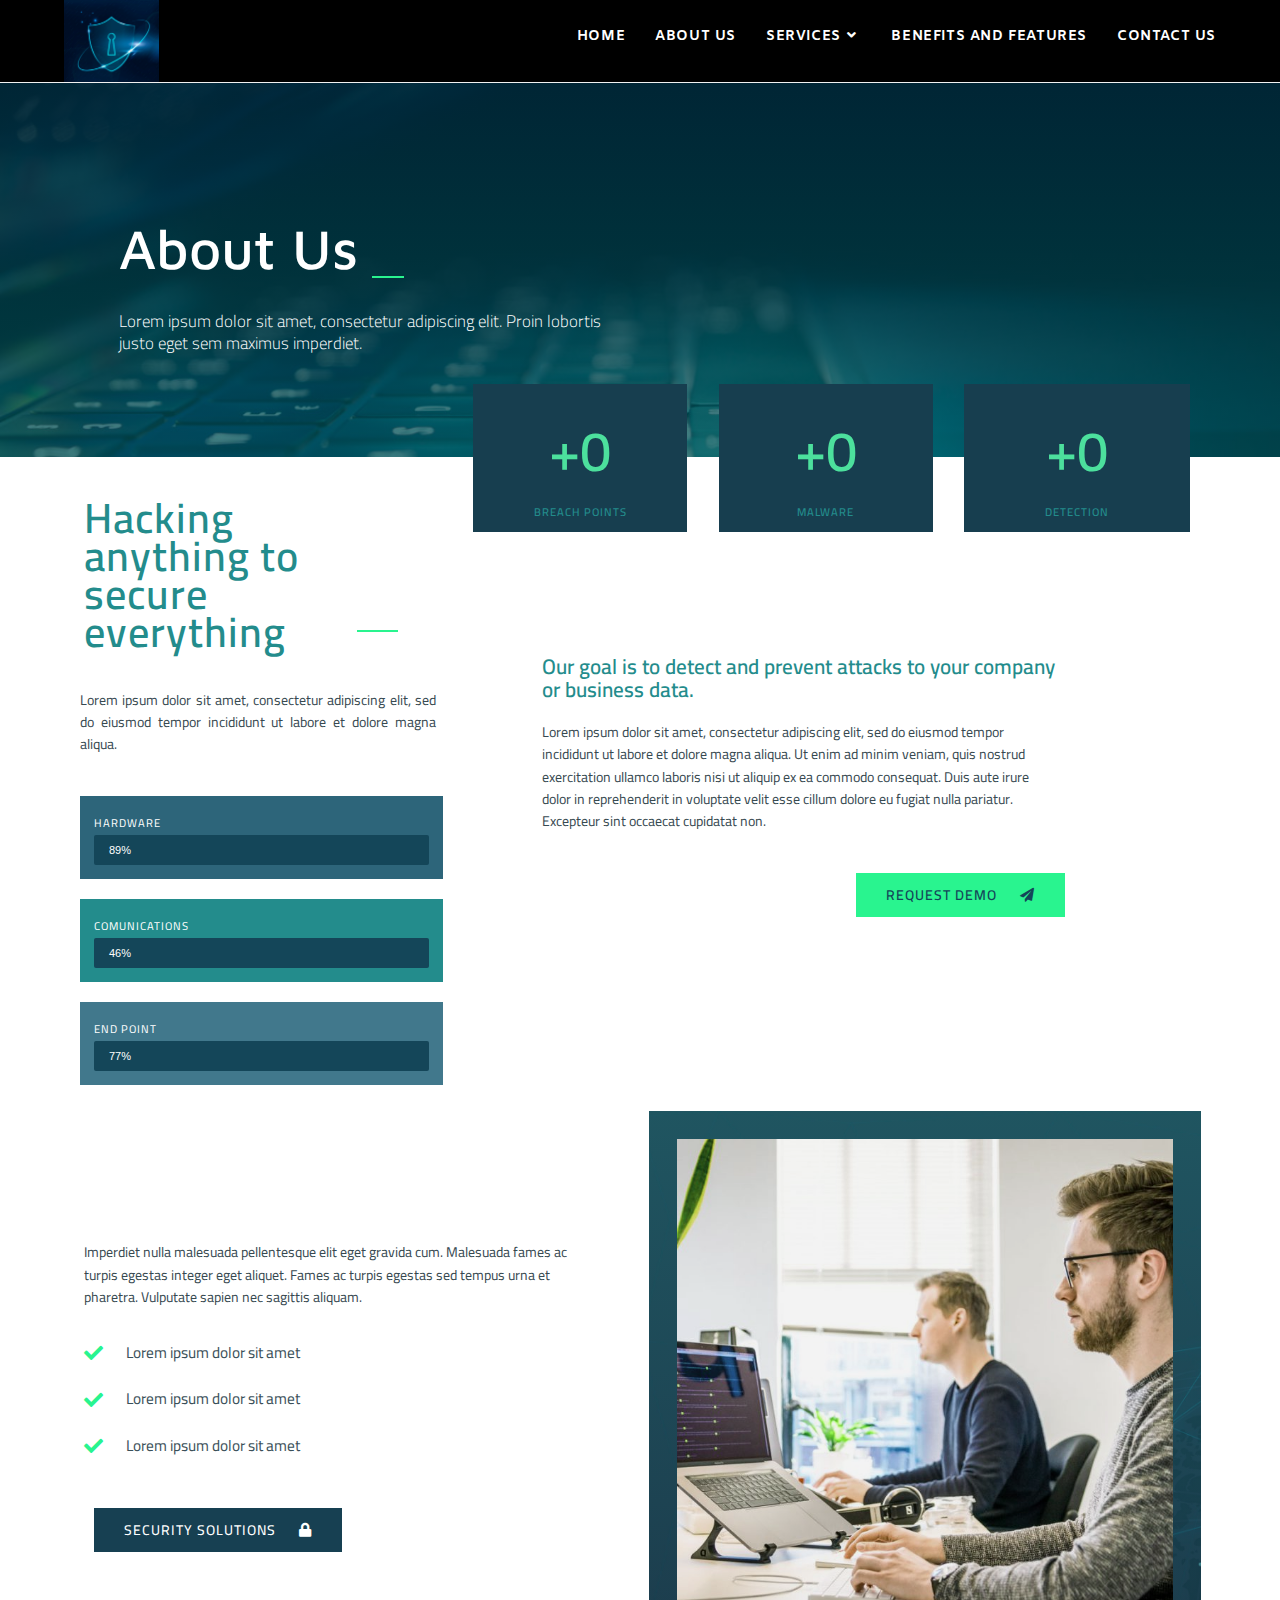
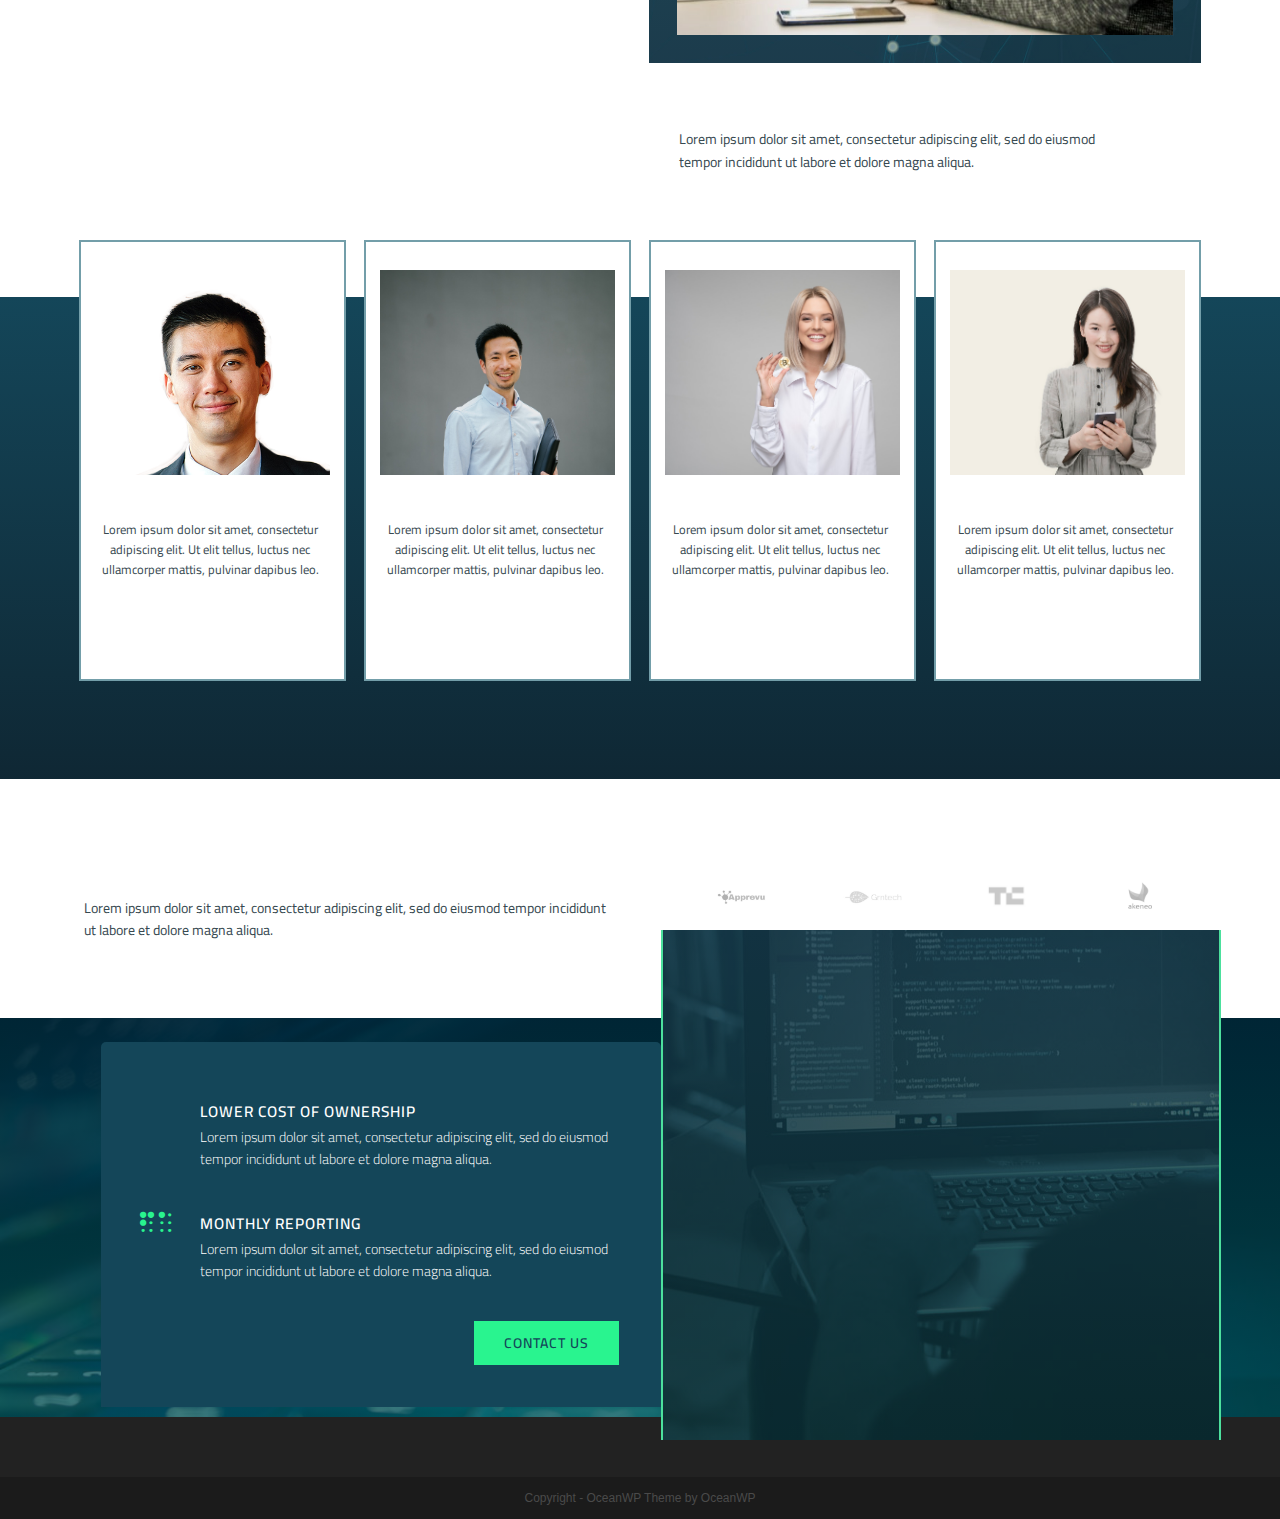
==== commit da36c1ee: "first commit" ====
--- a/about-us/index.html
+++ b/about-us/index.html
@@ -8,8 +8,8 @@
 <meta name="robots" content="noindex, nofollow">
 <meta name="viewport" content="width=device-width, initial-scale=1">
 <link rel="dns-prefetch" href="//fonts.googleapis.com">
-<link rel="alternate" type="application/rss+xml" title=" &raquo; Feed" href="http://Rameezasd.github.io/cybersecurity-website/feed/">
-<link rel="alternate" type="application/rss+xml" title=" &raquo; Comments Feed" href="http://Rameezasd.github.io/cybersecurity-website/comments/feed/">
+<link rel="alternate" type="application/rss+xml" title=" &raquo; Feed" href="https://Rameezasd.github.io/cybersecurity-website/feed/">
+<link rel="alternate" type="application/rss+xml" title=" &raquo; Comments Feed" href="https://Rameezasd.github.io/cybersecurity-website/comments/feed/">
 <script>
 window._wpemojiSettings = {"baseUrl":"https:\/\/s.w.org\/images\/core\/emoji\/14.0.0\/72x72\/","ext":".png","svgUrl":"https:\/\/s.w.org\/images\/core\/emoji\/14.0.0\/svg\/","svgExt":".svg","source":{"concatemoji":"http:\/\/localhost\/wordpress2\/wp-includes\/js\/wp-emoji-release.min.js?ver=6.1.1"}};
 /*! This file is auto-generated */
@@ -27,39 +27,39 @@
 	background: none !important;
 	padding: 0 !important;
 }</style>
-	<link rel="stylesheet" id="wp-block-library-css" href="http://Rameezasd.github.io/cybersecurity-website/wp-includes/css/dist/block-library/style.min.css?ver=6.1.1" media="all">
+	<link rel="stylesheet" id="wp-block-library-css" href="https://Rameezasd.github.io/cybersecurity-website/wp-includes/css/dist/block-library/style.min.css?ver=6.1.1" media="all">
 <style id="wp-block-library-theme-inline-css">.wp-block-audio figcaption{color:#555;font-size:13px;text-align:center}.is-dark-theme .wp-block-audio figcaption{color:hsla(0,0%,100%,.65)}.wp-block-audio{margin:0 0 1em}.wp-block-code{border:1px solid #ccc;border-radius:4px;font-family:Menlo,Consolas,monaco,monospace;padding:.8em 1em}.wp-block-embed figcaption{color:#555;font-size:13px;text-align:center}.is-dark-theme .wp-block-embed figcaption{color:hsla(0,0%,100%,.65)}.wp-block-embed{margin:0 0 1em}.blocks-gallery-caption{color:#555;font-size:13px;text-align:center}.is-dark-theme .blocks-gallery-caption{color:hsla(0,0%,100%,.65)}.wp-block-image figcaption{color:#555;font-size:13px;text-align:center}.is-dark-theme .wp-block-image figcaption{color:hsla(0,0%,100%,.65)}.wp-block-image{margin:0 0 1em}.wp-block-pullquote{border-top:4px solid;border-bottom:4px solid;margin-bottom:1.75em;color:currentColor}.wp-block-pullquote__citation,.wp-block-pullquote cite,.wp-block-pullquote footer{color:currentColor;text-transform:uppercase;font-size:.8125em;font-style:normal}.wp-block-quote{border-left:.25em solid;margin:0 0 1.75em;padding-left:1em}.wp-block-quote cite,.wp-block-quote footer{color:currentColor;font-size:.8125em;position:relative;font-style:normal}.wp-block-quote.has-text-align-right{border-left:none;border-right:.25em solid;padding-left:0;padding-right:1em}.wp-block-quote.has-text-align-center{border:none;padding-left:0}.wp-block-quote.is-large,.wp-block-quote.is-style-large,.wp-block-quote.is-style-plain{border:none}.wp-block-search .wp-block-search__label{font-weight:700}.wp-block-search__button{border:1px solid #ccc;padding:.375em .625em}:where(.wp-block-group.has-background){padding:1.25em 2.375em}.wp-block-separator.has-css-opacity{opacity:.4}.wp-block-separator{border:none;border-bottom:2px solid;margin-left:auto;margin-right:auto}.wp-block-separator.has-alpha-channel-opacity{opacity:1}.wp-block-separator:not(.is-style-wide):not(.is-style-dots){width:100px}.wp-block-separator.has-background:not(.is-style-dots){border-bottom:none;height:1px}.wp-block-separator.has-background:not(.is-style-wide):not(.is-style-dots){height:2px}.wp-block-table{margin:"0 0 1em 0"}.wp-block-table thead{border-bottom:3px solid}.wp-block-table tfoot{border-top:3px solid}.wp-block-table td,.wp-block-table th{word-break:normal}.wp-block-table figcaption{color:#555;font-size:13px;text-align:center}.is-dark-theme .wp-block-table figcaption{color:hsla(0,0%,100%,.65)}.wp-block-video figcaption{color:#555;font-size:13px;text-align:center}.is-dark-theme .wp-block-video figcaption{color:hsla(0,0%,100%,.65)}.wp-block-video{margin:0 0 1em}.wp-block-template-part.has-background{padding:1.25em 2.375em;margin-top:0;margin-bottom:0}</style>
-<link rel="stylesheet" id="classic-theme-styles-css" href="http://Rameezasd.github.io/cybersecurity-website/wp-includes/css/classic-themes.min.css?ver=1" media="all">
+<link rel="stylesheet" id="classic-theme-styles-css" href="https://Rameezasd.github.io/cybersecurity-website/wp-includes/css/classic-themes.min.css?ver=1" media="all">
 <style id="global-styles-inline-css">body{--wp--preset--color--black: #000000;--wp--preset--color--cyan-bluish-gray: #abb8c3;--wp--preset--color--white: #ffffff;--wp--preset--color--pale-pink: #f78da7;--wp--preset--color--vivid-red: #cf2e2e;--wp--preset--color--luminous-vivid-orange: #ff6900;--wp--preset--color--luminous-vivid-amber: #fcb900;--wp--preset--color--light-green-cyan: #7bdcb5;--wp--preset--color--vivid-green-cyan: #00d084;--wp--preset--color--pale-cyan-blue: #8ed1fc;--wp--preset--color--vivid-cyan-blue: #0693e3;--wp--preset--color--vivid-purple: #9b51e0;--wp--preset--gradient--vivid-cyan-blue-to-vivid-purple: linear-gradient(135deg,rgba(6,147,227,1) 0%,rgb(155,81,224) 100%);--wp--preset--gradient--light-green-cyan-to-vivid-green-cyan: linear-gradient(135deg,rgb(122,220,180) 0%,rgb(0,208,130) 100%);--wp--preset--gradient--luminous-vivid-amber-to-luminous-vivid-orange: linear-gradient(135deg,rgba(252,185,0,1) 0%,rgba(255,105,0,1) 100%);--wp--preset--gradient--luminous-vivid-orange-to-vivid-red: linear-gradient(135deg,rgba(255,105,0,1) 0%,rgb(207,46,46) 100%);--wp--preset--gradient--very-light-gray-to-cyan-bluish-gray: linear-gradient(135deg,rgb(238,238,238) 0%,rgb(169,184,195) 100%);--wp--preset--gradient--cool-to-warm-spectrum: linear-gradient(135deg,rgb(74,234,220) 0%,rgb(151,120,209) 20%,rgb(207,42,186) 40%,rgb(238,44,130) 60%,rgb(251,105,98) 80%,rgb(254,248,76) 100%);--wp--preset--gradient--blush-light-purple: linear-gradient(135deg,rgb(255,206,236) 0%,rgb(152,150,240) 100%);--wp--preset--gradient--blush-bordeaux: linear-gradient(135deg,rgb(254,205,165) 0%,rgb(254,45,45) 50%,rgb(107,0,62) 100%);--wp--preset--gradient--luminous-dusk: linear-gradient(135deg,rgb(255,203,112) 0%,rgb(199,81,192) 50%,rgb(65,88,208) 100%);--wp--preset--gradient--pale-ocean: linear-gradient(135deg,rgb(255,245,203) 0%,rgb(182,227,212) 50%,rgb(51,167,181) 100%);--wp--preset--gradient--electric-grass: linear-gradient(135deg,rgb(202,248,128) 0%,rgb(113,206,126) 100%);--wp--preset--gradient--midnight: linear-gradient(135deg,rgb(2,3,129) 0%,rgb(40,116,252) 100%);--wp--preset--duotone--dark-grayscale: url('#wp-duotone-dark-grayscale');--wp--preset--duotone--grayscale: url('#wp-duotone-grayscale');--wp--preset--duotone--purple-yellow: url('#wp-duotone-purple-yellow');--wp--preset--duotone--blue-red: url('#wp-duotone-blue-red');--wp--preset--duotone--midnight: url('#wp-duotone-midnight');--wp--preset--duotone--magenta-yellow: url('#wp-duotone-magenta-yellow');--wp--preset--duotone--purple-green: url('#wp-duotone-purple-green');--wp--preset--duotone--blue-orange: url('#wp-duotone-blue-orange');--wp--preset--font-size--small: 13px;--wp--preset--font-size--medium: 20px;--wp--preset--font-size--large: 36px;--wp--preset--font-size--x-large: 42px;--wp--preset--spacing--20: 0.44rem;--wp--preset--spacing--30: 0.67rem;--wp--preset--spacing--40: 1rem;--wp--preset--spacing--50: 1.5rem;--wp--preset--spacing--60: 2.25rem;--wp--preset--spacing--70: 3.38rem;--wp--preset--spacing--80: 5.06rem;}:where(.is-layout-flex){gap: 0.5em;}body .is-layout-flow > .alignleft{float: left;margin-inline-start: 0;margin-inline-end: 2em;}body .is-layout-flow > .alignright{float: right;margin-inline-start: 2em;margin-inline-end: 0;}body .is-layout-flow > .aligncenter{margin-left: auto !important;margin-right: auto !important;}body .is-layout-constrained > .alignleft{float: left;margin-inline-start: 0;margin-inline-end: 2em;}body .is-layout-constrained > .alignright{float: right;margin-inline-start: 2em;margin-inline-end: 0;}body .is-layout-constrained > .aligncenter{margin-left: auto !important;margin-right: auto !important;}body .is-layout-constrained > :where(:not(.alignleft):not(.alignright):not(.alignfull)){max-width: var(--wp--style--global--content-size);margin-left: auto !important;margin-right: auto !important;}body .is-layout-constrained > .alignwide{max-width: var(--wp--style--global--wide-size);}body .is-layout-flex{display: flex;}body .is-layout-flex{flex-wrap: wrap;align-items: center;}body .is-layout-flex > *{margin: 0;}:where(.wp-block-columns.is-layout-flex){gap: 2em;}.has-black-color{color: var(--wp--preset--color--black) !important;}.has-cyan-bluish-gray-color{color: var(--wp--preset--color--cyan-bluish-gray) !important;}.has-white-color{color: var(--wp--preset--color--white) !important;}.has-pale-pink-color{color: var(--wp--preset--color--pale-pink) !important;}.has-vivid-red-color{color: var(--wp--preset--color--vivid-red) !important;}.has-luminous-vivid-orange-color{color: var(--wp--preset--color--luminous-vivid-orange) !important;}.has-luminous-vivid-amber-color{color: var(--wp--preset--color--luminous-vivid-amber) !important;}.has-light-green-cyan-color{color: var(--wp--preset--color--light-green-cyan) !important;}.has-vivid-green-cyan-color{color: var(--wp--preset--color--vivid-green-cyan) !important;}.has-pale-cyan-blue-color{color: var(--wp--preset--color--pale-cyan-blue) !important;}.has-vivid-cyan-blue-color{color: var(--wp--preset--color--vivid-cyan-blue) !important;}.has-vivid-purple-color{color: var(--wp--preset--color--vivid-purple) !important;}.has-black-background-color{background-color: var(--wp--preset--color--black) !important;}.has-cyan-bluish-gray-background-color{background-color: var(--wp--preset--color--cyan-bluish-gray) !important;}.has-white-background-color{background-color: var(--wp--preset--color--white) !important;}.has-pale-pink-background-color{background-color: var(--wp--preset--color--pale-pink) !important;}.has-vivid-red-background-color{background-color: var(--wp--preset--color--vivid-red) !important;}.has-luminous-vivid-orange-background-color{background-color: var(--wp--preset--color--luminous-vivid-orange) !important;}.has-luminous-vivid-amber-background-color{background-color: var(--wp--preset--color--luminous-vivid-amber) !important;}.has-light-green-cyan-background-color{background-color: var(--wp--preset--color--light-green-cyan) !important;}.has-vivid-green-cyan-background-color{background-color: var(--wp--preset--color--vivid-green-cyan) !important;}.has-pale-cyan-blue-background-color{background-color: var(--wp--preset--color--pale-cyan-blue) !important;}.has-vivid-cyan-blue-background-color{background-color: var(--wp--preset--color--vivid-cyan-blue) !important;}.has-vivid-purple-background-color{background-color: var(--wp--preset--color--vivid-purple) !important;}.has-black-border-color{border-color: var(--wp--preset--color--black) !important;}.has-cyan-bluish-gray-border-color{border-color: var(--wp--preset--color--cyan-bluish-gray) !important;}.has-white-border-color{border-color: var(--wp--preset--color--white) !important;}.has-pale-pink-border-color{border-color: var(--wp--preset--color--pale-pink) !important;}.has-vivid-red-border-color{border-color: var(--wp--preset--color--vivid-red) !important;}.has-luminous-vivid-orange-border-color{border-color: var(--wp--preset--color--luminous-vivid-orange) !important;}.has-luminous-vivid-amber-border-color{border-color: var(--wp--preset--color--luminous-vivid-amber) !important;}.has-light-green-cyan-border-color{border-color: var(--wp--preset--color--light-green-cyan) !important;}.has-vivid-green-cyan-border-color{border-color: var(--wp--preset--color--vivid-green-cyan) !important;}.has-pale-cyan-blue-border-color{border-color: var(--wp--preset--color--pale-cyan-blue) !important;}.has-vivid-cyan-blue-border-color{border-color: var(--wp--preset--color--vivid-cyan-blue) !important;}.has-vivid-purple-border-color{border-color: var(--wp--preset--color--vivid-purple) !important;}.has-vivid-cyan-blue-to-vivid-purple-gradient-background{background: var(--wp--preset--gradient--vivid-cyan-blue-to-vivid-purple) !important;}.has-light-green-cyan-to-vivid-green-cyan-gradient-background{background: var(--wp--preset--gradient--light-green-cyan-to-vivid-green-cyan) !important;}.has-luminous-vivid-amber-to-luminous-vivid-orange-gradient-background{background: var(--wp--preset--gradient--luminous-vivid-amber-to-luminous-vivid-orange) !important;}.has-luminous-vivid-orange-to-vivid-red-gradient-background{background: var(--wp--preset--gradient--luminous-vivid-orange-to-vivid-red) !important;}.has-very-light-gray-to-cyan-bluish-gray-gradient-background{background: var(--wp--preset--gradient--very-light-gray-to-cyan-bluish-gray) !important;}.has-cool-to-warm-spectrum-gradient-background{background: var(--wp--preset--gradient--cool-to-warm-spectrum) !important;}.has-blush-light-purple-gradient-background{background: var(--wp--preset--gradient--blush-light-purple) !important;}.has-blush-bordeaux-gradient-background{background: var(--wp--preset--gradient--blush-bordeaux) !important;}.has-luminous-dusk-gradient-background{background: var(--wp--preset--gradient--luminous-dusk) !important;}.has-pale-ocean-gradient-background{background: var(--wp--preset--gradient--pale-ocean) !important;}.has-electric-grass-gradient-background{background: var(--wp--preset--gradient--electric-grass) !important;}.has-midnight-gradient-background{background: var(--wp--preset--gradient--midnight) !important;}.has-small-font-size{font-size: var(--wp--preset--font-size--small) !important;}.has-medium-font-size{font-size: var(--wp--preset--font-size--medium) !important;}.has-large-font-size{font-size: var(--wp--preset--font-size--large) !important;}.has-x-large-font-size{font-size: var(--wp--preset--font-size--x-large) !important;}
 .wp-block-navigation a:where(:not(.wp-element-button)){color: inherit;}
 :where(.wp-block-columns.is-layout-flex){gap: 2em;}
 .wp-block-pullquote{font-size: 1.5em;line-height: 1.6;}</style>
-<link rel="stylesheet" id="font-awesome-css" href="http://Rameezasd.github.io/cybersecurity-website/wp-content/themes/oceanwp/assets/fonts/fontawesome/css/all.min.css?ver=5.15.1" media="all">
-<link rel="stylesheet" id="simple-line-icons-css" href="http://Rameezasd.github.io/cybersecurity-website/wp-content/themes/oceanwp/assets/css/third/simple-line-icons.min.css?ver=2.4.0" media="all">
-<link rel="stylesheet" id="oceanwp-style-css" href="http://Rameezasd.github.io/cybersecurity-website/wp-content/themes/oceanwp/assets/css/style.min.css?ver=3.3.3" media="all">
+<link rel="stylesheet" id="font-awesome-css" href="https://Rameezasd.github.io/cybersecurity-website/wp-content/themes/oceanwp/assets/fonts/fontawesome/css/all.min.css?ver=5.15.1" media="all">
+<link rel="stylesheet" id="simple-line-icons-css" href="https://Rameezasd.github.io/cybersecurity-website/wp-content/themes/oceanwp/assets/css/third/simple-line-icons.min.css?ver=2.4.0" media="all">
+<link rel="stylesheet" id="oceanwp-style-css" href="https://Rameezasd.github.io/cybersecurity-website/wp-content/themes/oceanwp/assets/css/style.min.css?ver=3.3.3" media="all">
 <link rel="stylesheet" id="oceanwp-google-font-amiko-css" href="//fonts.googleapis.com/css?family=Amiko%3A100%2C200%2C300%2C400%2C500%2C600%2C700%2C800%2C900%2C100i%2C200i%2C300i%2C400i%2C500i%2C600i%2C700i%2C800i%2C900i&#038;subset=latin&#038;display=swap&#038;ver=6.1.1" media="all">
-<link rel="stylesheet" id="elementor-icons-css" href="http://Rameezasd.github.io/cybersecurity-website/wp-content/plugins/elementor/assets/lib/eicons/css/elementor-icons.min.css?ver=5.15.0" media="all">
-<link rel="stylesheet" id="elementor-frontend-css" href="http://Rameezasd.github.io/cybersecurity-website/wp-content/plugins/elementor/assets/css/frontend-lite.min.css?ver=3.6.7" media="all">
-<link rel="stylesheet" id="elementor-post-5-css" href="http://Rameezasd.github.io/cybersecurity-website/wp-content/uploads/elementor/css/post-5.css?ver=1658754034" media="all">
-<link rel="stylesheet" id="elementor-global-css" href="http://Rameezasd.github.io/cybersecurity-website/wp-content/uploads/elementor/css/global.css?ver=1658757777" media="all">
-<link rel="stylesheet" id="elementor-post-11-css" href="http://Rameezasd.github.io/cybersecurity-website/wp-content/uploads/elementor/css/post-11.css?ver=1708866623" media="all">
-<link rel="stylesheet" id="oe-widgets-style-css" href="http://Rameezasd.github.io/cybersecurity-website/wp-content/plugins/ocean-extra/assets/css/widgets.css?ver=6.1.1" media="all">
-<link rel="stylesheet" id="oss-social-share-style-css" href="http://Rameezasd.github.io/cybersecurity-website/wp-content/plugins/ocean-social-sharing/assets/css/style.min.css?ver=6.1.1" media="all">
+<link rel="stylesheet" id="elementor-icons-css" href="https://Rameezasd.github.io/cybersecurity-website/wp-content/plugins/elementor/assets/lib/eicons/css/elementor-icons.min.css?ver=5.15.0" media="all">
+<link rel="stylesheet" id="elementor-frontend-css" href="https://Rameezasd.github.io/cybersecurity-website/wp-content/plugins/elementor/assets/css/frontend-lite.min.css?ver=3.6.7" media="all">
+<link rel="stylesheet" id="elementor-post-5-css" href="https://Rameezasd.github.io/cybersecurity-website/wp-content/uploads/elementor/css/post-5.css?ver=1658754034" media="all">
+<link rel="stylesheet" id="elementor-global-css" href="https://Rameezasd.github.io/cybersecurity-website/wp-content/uploads/elementor/css/global.css?ver=1658757777" media="all">
+<link rel="stylesheet" id="elementor-post-11-css" href="https://Rameezasd.github.io/cybersecurity-website/wp-content/uploads/elementor/css/post-11.css?ver=1708866623" media="all">
+<link rel="stylesheet" id="oe-widgets-style-css" href="https://Rameezasd.github.io/cybersecurity-website/wp-content/plugins/ocean-extra/assets/css/widgets.css?ver=6.1.1" media="all">
+<link rel="stylesheet" id="oss-social-share-style-css" href="https://Rameezasd.github.io/cybersecurity-website/wp-content/plugins/ocean-social-sharing/assets/css/style.min.css?ver=6.1.1" media="all">
 <link rel="stylesheet" id="google-fonts-1-css" href="https://fonts.googleapis.com/css?family=Roboto%3A100%2C100italic%2C200%2C200italic%2C300%2C300italic%2C400%2C400italic%2C500%2C500italic%2C600%2C600italic%2C700%2C700italic%2C800%2C800italic%2C900%2C900italic%7CRoboto+Slab%3A100%2C100italic%2C200%2C200italic%2C300%2C300italic%2C400%2C400italic%2C500%2C500italic%2C600%2C600italic%2C700%2C700italic%2C800%2C800italic%2C900%2C900italic%7CMaven+Pro%3A100%2C100italic%2C200%2C200italic%2C300%2C300italic%2C400%2C400italic%2C500%2C500italic%2C600%2C600italic%2C700%2C700italic%2C800%2C800italic%2C900%2C900italic%7CCairo%3A100%2C100italic%2C200%2C200italic%2C300%2C300italic%2C400%2C400italic%2C500%2C500italic%2C600%2C600italic%2C700%2C700italic%2C800%2C800italic%2C900%2C900italic&#038;display=auto&#038;ver=6.1.1" media="all">
-<link rel="stylesheet" id="elementor-icons-shared-0-css" href="http://Rameezasd.github.io/cybersecurity-website/wp-content/plugins/elementor/assets/lib/font-awesome/css/fontawesome.min.css?ver=5.15.3" media="all">
-<link rel="stylesheet" id="elementor-icons-fa-solid-css" href="http://Rameezasd.github.io/cybersecurity-website/wp-content/plugins/elementor/assets/lib/font-awesome/css/solid.min.css?ver=5.15.3" media="all">
-<link rel="stylesheet" id="elementor-icons-fa-brands-css" href="http://Rameezasd.github.io/cybersecurity-website/wp-content/plugins/elementor/assets/lib/font-awesome/css/brands.min.css?ver=5.15.3" media="all">
-<script src="http://Rameezasd.github.io/cybersecurity-website/wp-includes/js/jquery/jquery.min.js?ver=3.6.1" id="jquery-core-js"></script>
-<script src="http://Rameezasd.github.io/cybersecurity-website/wp-includes/js/jquery/jquery-migrate.min.js?ver=3.3.2" id="jquery-migrate-js"></script>
-<link rel="https://api.w.org/" href="http://Rameezasd.github.io/cybersecurity-website/wp-json/">
-<link rel="alternate" type="application/json" href="http://Rameezasd.github.io/cybersecurity-website/wp-json/wp/v2/pages/11">
-<link rel="EditURI" type="application/rsd+xml" title="RSD" href="http://Rameezasd.github.io/cybersecurity-website/xmlrpc.php?rsd">
-<link rel="wlwmanifest" type="application/wlwmanifest+xml" href="http://Rameezasd.github.io/cybersecurity-website/wp-includes/wlwmanifest.xml">
+<link rel="stylesheet" id="elementor-icons-shared-0-css" href="https://Rameezasd.github.io/cybersecurity-website/wp-content/plugins/elementor/assets/lib/font-awesome/css/fontawesome.min.css?ver=5.15.3" media="all">
+<link rel="stylesheet" id="elementor-icons-fa-solid-css" href="https://Rameezasd.github.io/cybersecurity-website/wp-content/plugins/elementor/assets/lib/font-awesome/css/solid.min.css?ver=5.15.3" media="all">
+<link rel="stylesheet" id="elementor-icons-fa-brands-css" href="https://Rameezasd.github.io/cybersecurity-website/wp-content/plugins/elementor/assets/lib/font-awesome/css/brands.min.css?ver=5.15.3" media="all">
+<script src="https://Rameezasd.github.io/cybersecurity-website/wp-includes/js/jquery/jquery.min.js?ver=3.6.1" id="jquery-core-js"></script>
+<script src="https://Rameezasd.github.io/cybersecurity-website/wp-includes/js/jquery/jquery-migrate.min.js?ver=3.3.2" id="jquery-migrate-js"></script>
+<link rel="https://api.w.org/" href="https://Rameezasd.github.io/cybersecurity-website/wp-json/">
+<link rel="alternate" type="application/json" href="https://Rameezasd.github.io/cybersecurity-website/wp-json/wp/v2/pages/11">
+<link rel="EditURI" type="application/rsd+xml" title="RSD" href="https://Rameezasd.github.io/cybersecurity-website/xmlrpc.php?rsd">
+<link rel="wlwmanifest" type="application/wlwmanifest+xml" href="https://Rameezasd.github.io/cybersecurity-website/wp-includes/wlwmanifest.xml">
 <meta name="generator" content="WordPress 6.1.1">
-<link rel="canonical" href="http://Rameezasd.github.io/cybersecurity-website/about-us/">
-<link rel="shortlink" href="http://Rameezasd.github.io/cybersecurity-website/?p=11">
-<link rel="alternate" type="application/json+oembed" href="http://Rameezasd.github.io/cybersecurity-website/wp-json/oembed/1.0/embed?url=http%3A%2F%2FRameezasd.github.io%2Fcybersecurity-website%2Fabout-us%2F">
-<link rel="alternate" type="text/xml+oembed" href="http://Rameezasd.github.io/cybersecurity-website/wp-json/oembed/1.0/embed?url=http%3A%2F%2FRameezasd.github.io%2Fcybersecurity-website%2Fabout-us%2F#038;format=xml">
+<link rel="canonical" href="https://Rameezasd.github.io/cybersecurity-website/about-us/">
+<link rel="shortlink" href="https://Rameezasd.github.io/cybersecurity-website/?p=11">
+<link rel="alternate" type="application/json+oembed" href="https://Rameezasd.github.io/cybersecurity-website/wp-json/oembed/1.0/embed?url=https%3A%2F%2FRameezasd.github.io%2Fcybersecurity-website%2Fabout-us%2F">
+<link rel="alternate" type="text/xml+oembed" href="https://Rameezasd.github.io/cybersecurity-website/wp-json/oembed/1.0/embed?url=https%3A%2F%2FRameezasd.github.io%2Fcybersecurity-website%2Fabout-us%2F#038;format=xml">
 <!-- OceanWP CSS -->
 <style type="text/css">/* Header CSS */#site-header,.has-transparent-header .is-sticky #site-header,.has-vh-transparent .is-sticky #site-header.vertical-header,#searchform-header-replace{background-color:#000000}#site-header.has-header-media .overlay-header-media{background-color:rgba(0,0,0,0.5)}#site-logo #site-logo-inner a img,#site-header.center-header #site-navigation-wrap .middle-site-logo a img{max-width:95px}#site-header #site-logo #site-logo-inner a img,#site-header.center-header #site-navigation-wrap .middle-site-logo a img{max-height:103px}#site-navigation-wrap .dropdown-menu >li >a,.oceanwp-mobile-menu-icon a,#searchform-header-replace-close{color:#ffffff}#site-navigation-wrap .dropdown-menu >li >a .owp-icon use,.oceanwp-mobile-menu-icon a .owp-icon use,#searchform-header-replace-close .owp-icon use{stroke:#ffffff}#site-navigation-wrap .dropdown-menu >li >a:hover,#site-navigation-wrap .dropdown-menu >li.sfHover >a{background-color:#ffffff}.dropdown-menu .sub-menu,#searchform-dropdown,.current-shop-items-dropdown{background-color:#000000}.dropdown-menu ul li a.menu-link{color:#ffffff}.dropdown-menu ul li a.menu-link .owp-icon use{stroke:#ffffff}.dropdown-menu ul li a.menu-link:hover{background-color:#ffffff}/* Typography CSS */#site-navigation-wrap .dropdown-menu >li >a,#site-header.full_screen-header .fs-dropdown-menu >li >a,#site-header.top-header #site-navigation-wrap .dropdown-menu >li >a,#site-header.center-header #site-navigation-wrap .dropdown-menu >li >a,#site-header.medium-header #site-navigation-wrap .dropdown-menu >li >a,.oceanwp-mobile-menu-icon a{font-family:Amiko;font-weight:800;font-style:normal;font-size:14px;text-transform:uppercase}.dropdown-menu ul li a.menu-link,#site-header.full_screen-header .fs-dropdown-menu ul.sub-menu li a{font-family:Amiko;font-weight:800;font-style:normal;font-size:13px;text-transform:uppercase}</style>
 </head>
@@ -91,7 +91,7 @@
 	
 	<div id="site-logo-inner" class="clr">
 
-		<a href="http://Rameezasd.github.io/cybersecurity-website/" class="custom-logo-link" rel="home"><img width="2560" height="2218" src="http://Rameezasd.github.io/cybersecurity-website/wp-content/uploads/2022/07/cropped-rm373batch3-051-scaled-1.jpg" class="custom-logo" alt="" decoding="async" srcset="http://Rameezasd.github.io/cybersecurity-website/wp-content/uploads/2022/07/cropped-rm373batch3-051-scaled-1.jpg 2560w, http://Rameezasd.github.io/cybersecurity-website/wp-content/uploads/2022/07/cropped-rm373batch3-051-scaled-1-300x260.jpg 300w, http://Rameezasd.github.io/cybersecurity-website/wp-content/uploads/2022/07/cropped-rm373batch3-051-scaled-1-1024x887.jpg 1024w, http://Rameezasd.github.io/cybersecurity-website/wp-content/uploads/2022/07/cropped-rm373batch3-051-scaled-1-768x665.jpg 768w, http://Rameezasd.github.io/cybersecurity-website/wp-content/uploads/2022/07/cropped-rm373batch3-051-scaled-1-1536x1331.jpg 1536w, http://Rameezasd.github.io/cybersecurity-website/wp-content/uploads/2022/07/cropped-rm373batch3-051-scaled-1-2048x1774.jpg 2048w" sizes="(max-width: 2560px) 100vw, 2560px"></a>
+		<a href="https://Rameezasd.github.io/cybersecurity-website/" class="custom-logo-link" rel="home"><img width="2560" height="2218" src="https://Rameezasd.github.io/cybersecurity-website/wp-content/uploads/2022/07/cropped-rm373batch3-051-scaled-1.jpg" class="custom-logo" alt="" decoding="async" srcset="https://Rameezasd.github.io/cybersecurity-website/wp-content/uploads/2022/07/cropped-rm373batch3-051-scaled-1.jpg 2560w, https://Rameezasd.github.io/cybersecurity-website/wp-content/uploads/2022/07/cropped-rm373batch3-051-scaled-1-300x260.jpg 300w, https://Rameezasd.github.io/cybersecurity-website/wp-content/uploads/2022/07/cropped-rm373batch3-051-scaled-1-1024x887.jpg 1024w, https://Rameezasd.github.io/cybersecurity-website/wp-content/uploads/2022/07/cropped-rm373batch3-051-scaled-1-768x665.jpg 768w, https://Rameezasd.github.io/cybersecurity-website/wp-content/uploads/2022/07/cropped-rm373batch3-051-scaled-1-1536x1331.jpg 1536w, https://Rameezasd.github.io/cybersecurity-website/wp-content/uploads/2022/07/cropped-rm373batch3-051-scaled-1-2048x1774.jpg 2048w" sizes="(max-width: 2560px) 100vw, 2560px"></a>
 	</div>
 <!-- #site-logo-inner -->
 
@@ -107,16 +107,16 @@
 			<nav id="site-navigation" class="navigation main-navigation clr" itemscope="itemscope" itemtype="https://schema.org/SiteNavigationElement" role="navigation">
 
 				<ul id="menu-fastfood-websites" class="main-menu dropdown-menu sf-menu">
-<li id="menu-item-23" class="menu-item menu-item-type-post_type menu-item-object-page menu-item-home menu-item-23"><a href="http://Rameezasd.github.io/cybersecurity-website/" class="menu-link"><span class="text-wrap">HOME</span></a></li>
-<li id="menu-item-22" class="menu-item menu-item-type-post_type menu-item-object-page current-menu-item page_item page-item-11 current_page_item menu-item-22"><a href="http://Rameezasd.github.io/cybersecurity-website/about-us/" class="menu-link"><span class="text-wrap">ABOUT US</span></a></li>
+<li id="menu-item-23" class="menu-item menu-item-type-post_type menu-item-object-page menu-item-home menu-item-23"><a href="https://Rameezasd.github.io/cybersecurity-website/" class="menu-link"><span class="text-wrap">HOME</span></a></li>
+<li id="menu-item-22" class="menu-item menu-item-type-post_type menu-item-object-page current-menu-item page_item page-item-11 current_page_item menu-item-22"><a href="https://Rameezasd.github.io/cybersecurity-website/about-us/" class="menu-link"><span class="text-wrap">ABOUT US</span></a></li>
 <li id="menu-item-21" class="menu-item menu-item-type-post_type menu-item-object-page menu-item-has-children dropdown menu-item-21">
-<a href="http://Rameezasd.github.io/cybersecurity-website/menus/" class="menu-link"><span class="text-wrap">SERVICES<i class="nav-arrow fa fa-angle-down" aria-hidden="true" role="img"></i></span></a>
+<a href="https://Rameezasd.github.io/cybersecurity-website/menus/" class="menu-link"><span class="text-wrap">SERVICES<i class="nav-arrow fa fa-angle-down" aria-hidden="true" role="img"></i></span></a>
 <ul class="sub-menu">
-	<li id="menu-item-120" class="menu-item menu-item-type-post_type menu-item-object-page menu-item-120"><a href="http://Rameezasd.github.io/cybersecurity-website/single-service/" class="menu-link"><span class="text-wrap">SINGLE SERVICE</span></a></li>	<li id="menu-item-119" class="menu-item menu-item-type-post_type menu-item-object-page menu-item-119"><a href="http://Rameezasd.github.io/cybersecurity-website/product-landing/" class="menu-link"><span class="text-wrap">PRODUCT LANDING</span></a></li>
+	<li id="menu-item-120" class="menu-item menu-item-type-post_type menu-item-object-page menu-item-120"><a href="https://Rameezasd.github.io/cybersecurity-website/single-service/" class="menu-link"><span class="text-wrap">SINGLE SERVICE</span></a></li>	<li id="menu-item-119" class="menu-item menu-item-type-post_type menu-item-object-page menu-item-119"><a href="https://Rameezasd.github.io/cybersecurity-website/product-landing/" class="menu-link"><span class="text-wrap">PRODUCT LANDING</span></a></li>
 </ul>
 </li>
-<li id="menu-item-20" class="menu-item menu-item-type-post_type menu-item-object-page menu-item-20"><a href="http://Rameezasd.github.io/cybersecurity-website/portfolio/" class="menu-link"><span class="text-wrap">BENEFITS AND FEATURES</span></a></li>
-<li id="menu-item-19" class="menu-item menu-item-type-post_type menu-item-object-page menu-item-19"><a href="http://Rameezasd.github.io/cybersecurity-website/contact-us/" class="menu-link"><span class="text-wrap">CONTACT US</span></a></li>
+<li id="menu-item-20" class="menu-item menu-item-type-post_type menu-item-object-page menu-item-20"><a href="https://Rameezasd.github.io/cybersecurity-website/portfolio/" class="menu-link"><span class="text-wrap">BENEFITS AND FEATURES</span></a></li>
+<li id="menu-item-19" class="menu-item menu-item-type-post_type menu-item-object-page menu-item-19"><a href="https://Rameezasd.github.io/cybersecurity-website/contact-us/" class="menu-link"><span class="text-wrap">CONTACT US</span></a></li>
 </ul>
 			</nav><!-- #site-navigation -->
 
@@ -157,17 +157,17 @@
 	<nav class="clr" itemscope="itemscope" itemtype="https://schema.org/SiteNavigationElement">
 
 		<ul id="menu-fastfood-websites-1" class="menu">
-<li class="menu-item menu-item-type-post_type menu-item-object-page menu-item-home menu-item-23"><a href="http://Rameezasd.github.io/cybersecurity-website/">HOME</a></li>
-<li class="menu-item menu-item-type-post_type menu-item-object-page current-menu-item page_item page-item-11 current_page_item menu-item-22"><a href="http://Rameezasd.github.io/cybersecurity-website/about-us/" aria-current="page">ABOUT US</a></li>
+<li class="menu-item menu-item-type-post_type menu-item-object-page menu-item-home menu-item-23"><a href="https://Rameezasd.github.io/cybersecurity-website/">HOME</a></li>
+<li class="menu-item menu-item-type-post_type menu-item-object-page current-menu-item page_item page-item-11 current_page_item menu-item-22"><a href="https://Rameezasd.github.io/cybersecurity-website/about-us/" aria-current="page">ABOUT US</a></li>
 <li class="menu-item menu-item-type-post_type menu-item-object-page menu-item-has-children menu-item-21">
-<a href="http://Rameezasd.github.io/cybersecurity-website/menus/">SERVICES</a>
+<a href="https://Rameezasd.github.io/cybersecurity-website/menus/">SERVICES</a>
 <ul class="sub-menu">
-	<li class="menu-item menu-item-type-post_type menu-item-object-page menu-item-120"><a href="http://Rameezasd.github.io/cybersecurity-website/single-service/">SINGLE SERVICE</a></li>
-	<li class="menu-item menu-item-type-post_type menu-item-object-page menu-item-119"><a href="http://Rameezasd.github.io/cybersecurity-website/product-landing/">PRODUCT LANDING</a></li>
+	<li class="menu-item menu-item-type-post_type menu-item-object-page menu-item-120"><a href="https://Rameezasd.github.io/cybersecurity-website/single-service/">SINGLE SERVICE</a></li>
+	<li class="menu-item menu-item-type-post_type menu-item-object-page menu-item-119"><a href="https://Rameezasd.github.io/cybersecurity-website/product-landing/">PRODUCT LANDING</a></li>
 </ul>
 </li>
-<li class="menu-item menu-item-type-post_type menu-item-object-page menu-item-20"><a href="http://Rameezasd.github.io/cybersecurity-website/portfolio/">BENEFITS AND FEATURES</a></li>
-<li class="menu-item menu-item-type-post_type menu-item-object-page menu-item-19"><a href="http://Rameezasd.github.io/cybersecurity-website/contact-us/">CONTACT US</a></li>
+<li class="menu-item menu-item-type-post_type menu-item-object-page menu-item-20"><a href="https://Rameezasd.github.io/cybersecurity-website/portfolio/">BENEFITS AND FEATURES</a></li>
+<li class="menu-item menu-item-type-post_type menu-item-object-page menu-item-19"><a href="https://Rameezasd.github.io/cybersecurity-website/contact-us/">CONTACT US</a></li>
 </ul>
 <div id="mobile-menu-search" class="clr">
 	<form aria-label="Search this website" method="get" action="http://localhost/wordpress2/" class="mobile-searchform" role="search">
@@ -424,7 +424,7 @@
 				</div>
 				<div class="elementor-element elementor-element-52bf83c0 elementor-icon-list--layout-traditional elementor-list-item-link-full_width elementor-widget elementor-widget-icon-list" data-id="52bf83c0" data-element_type="widget" data-widget_type="icon-list.default">
 				<div class="elementor-widget-container">
-			<link rel="stylesheet" href="http://Rameezasd.github.io/cybersecurity-website/wp-content/plugins/elementor/assets/css/widget-icon-list.min.css">		<ul class="elementor-icon-list-items">
+			<link rel="stylesheet" href="https://Rameezasd.github.io/cybersecurity-website/wp-content/plugins/elementor/assets/css/widget-icon-list.min.css">		<ul class="elementor-icon-list-items">
 							<li class="elementor-icon-list-item">
 											<span class="elementor-icon-list-icon">
 																<i class="fa fa-check" aria-hidden="true"></i>
@@ -467,7 +467,7 @@
 								<div class="elementor-element elementor-element-3c2b21c1 elementor-widget elementor-widget-image" data-id="3c2b21c1" data-element_type="widget" data-widget_type="image.default">
 				<div class="elementor-widget-container">
 			<style>/*! elementor - v3.6.7 - 03-07-2022 */
-.elementor-widget-image{text-align:center}.elementor-widget-image a{display:inline-block}.elementor-widget-image a img[src$=".svg"]{width:48px}.elementor-widget-image img{vertical-align:middle;display:inline-block}</style>												<img decoding="async" src="http://Rameezasd.github.io/cybersecurity-website/wp-content/uploads/elementor/thumbs/tim-van-der-kuip-CPs2X8JYmS8-unsplash-psabr52kbfdto4nhvkoa3oczh506koq3zqhuraj13s.jpg" title="tim-van-der-kuip-CPs2X8JYmS8-unsplash.jpg" alt="tim-van-der-kuip-CPs2X8JYmS8-unsplash.jpg">															</div>
+.elementor-widget-image{text-align:center}.elementor-widget-image a{display:inline-block}.elementor-widget-image a img[src$=".svg"]{width:48px}.elementor-widget-image img{vertical-align:middle;display:inline-block}</style>												<img decoding="async" src="https://Rameezasd.github.io/cybersecurity-website/wp-content/uploads/elementor/thumbs/tim-van-der-kuip-CPs2X8JYmS8-unsplash-psabr52kbfdto4nhvkoa3oczh506koq3zqhuraj13s.jpg" title="tim-van-der-kuip-CPs2X8JYmS8-unsplash.jpg" alt="tim-van-der-kuip-CPs2X8JYmS8-unsplash.jpg">															</div>
 				</div>
 					</div>
 		</div>
@@ -729,7 +729,7 @@
 			<div class="elementor-widget-wrap elementor-element-populated">
 								<div class="elementor-element elementor-element-27045eff elementor-widget elementor-widget-image" data-id="27045eff" data-element_type="widget" data-widget_type="image.default">
 				<div class="elementor-widget-container">
-															<img decoding="async" width="379" height="101" src="http://Rameezasd.github.io/cybersecurity-website/wp-content/uploads/2022/07/apprevu.jpg" class="attachment-large size-large" alt="" srcset="http://Rameezasd.github.io/cybersecurity-website/wp-content/uploads/2022/07/apprevu.jpg 379w, http://Rameezasd.github.io/cybersecurity-website/wp-content/uploads/2022/07/apprevu-300x80.jpg 300w" sizes="(max-width: 379px) 100vw, 379px">															</div>
+															<img decoding="async" width="379" height="101" src="https://Rameezasd.github.io/cybersecurity-website/wp-content/uploads/2022/07/apprevu.jpg" class="attachment-large size-large" alt="" srcset="https://Rameezasd.github.io/cybersecurity-website/wp-content/uploads/2022/07/apprevu.jpg 379w, https://Rameezasd.github.io/cybersecurity-website/wp-content/uploads/2022/07/apprevu-300x80.jpg 300w" sizes="(max-width: 379px) 100vw, 379px">															</div>
 				</div>
 					</div>
 		</div>
@@ -737,7 +737,7 @@
 			<div class="elementor-widget-wrap elementor-element-populated">
 								<div class="elementor-element elementor-element-7431b7e6 elementor-widget elementor-widget-image" data-id="7431b7e6" data-element_type="widget" data-widget_type="image.default">
 				<div class="elementor-widget-container">
-															<img decoding="async" width="379" height="101" src="http://Rameezasd.github.io/cybersecurity-website/wp-content/uploads/2022/07/grntech.jpg" class="attachment-large size-large" alt="" srcset="http://Rameezasd.github.io/cybersecurity-website/wp-content/uploads/2022/07/grntech.jpg 379w, http://Rameezasd.github.io/cybersecurity-website/wp-content/uploads/2022/07/grntech-300x80.jpg 300w" sizes="(max-width: 379px) 100vw, 379px">															</div>
+															<img decoding="async" width="379" height="101" src="https://Rameezasd.github.io/cybersecurity-website/wp-content/uploads/2022/07/grntech.jpg" class="attachment-large size-large" alt="" srcset="https://Rameezasd.github.io/cybersecurity-website/wp-content/uploads/2022/07/grntech.jpg 379w, https://Rameezasd.github.io/cybersecurity-website/wp-content/uploads/2022/07/grntech-300x80.jpg 300w" sizes="(max-width: 379px) 100vw, 379px">															</div>
 				</div>
 					</div>
 		</div>
@@ -745,7 +745,7 @@
 			<div class="elementor-widget-wrap elementor-element-populated">
 								<div class="elementor-element elementor-element-2062574f elementor-widget elementor-widget-image" data-id="2062574f" data-element_type="widget" data-widget_type="image.default">
 				<div class="elementor-widget-container">
-															<img decoding="async" width="1024" height="461" src="http://Rameezasd.github.io/cybersecurity-website/wp-content/uploads/2022/07/dc4p4Arce-1024x461.png" class="attachment-large size-large" alt="" srcset="http://Rameezasd.github.io/cybersecurity-website/wp-content/uploads/2022/07/dc4p4Arce-1024x461.png 1024w, http://Rameezasd.github.io/cybersecurity-website/wp-content/uploads/2022/07/dc4p4Arce-300x135.png 300w, http://Rameezasd.github.io/cybersecurity-website/wp-content/uploads/2022/07/dc4p4Arce-768x346.png 768w, http://Rameezasd.github.io/cybersecurity-website/wp-content/uploads/2022/07/dc4p4Arce.png 1266w" sizes="(max-width: 1024px) 100vw, 1024px">															</div>
+															<img decoding="async" width="1024" height="461" src="https://Rameezasd.github.io/cybersecurity-website/wp-content/uploads/2022/07/dc4p4Arce-1024x461.png" class="attachment-large size-large" alt="" srcset="https://Rameezasd.github.io/cybersecurity-website/wp-content/uploads/2022/07/dc4p4Arce-1024x461.png 1024w, https://Rameezasd.github.io/cybersecurity-website/wp-content/uploads/2022/07/dc4p4Arce-300x135.png 300w, https://Rameezasd.github.io/cybersecurity-website/wp-content/uploads/2022/07/dc4p4Arce-768x346.png 768w, https://Rameezasd.github.io/cybersecurity-website/wp-content/uploads/2022/07/dc4p4Arce.png 1266w" sizes="(max-width: 1024px) 100vw, 1024px">															</div>
 				</div>
 					</div>
 		</div>
@@ -753,7 +753,7 @@
 			<div class="elementor-widget-wrap elementor-element-populated">
 								<div class="elementor-element elementor-element-30e3db2 elementor-widget elementor-widget-image" data-id="30e3db2" data-element_type="widget" data-widget_type="image.default">
 				<div class="elementor-widget-container">
-															<img decoding="async" width="800" height="800" src="http://Rameezasd.github.io/cybersecurity-website/wp-content/uploads/2022/07/kTKjybBTj.jpg" class="attachment-large size-large" alt="" srcset="http://Rameezasd.github.io/cybersecurity-website/wp-content/uploads/2022/07/kTKjybBTj.jpg 800w, http://Rameezasd.github.io/cybersecurity-website/wp-content/uploads/2022/07/kTKjybBTj-300x300.jpg 300w, http://Rameezasd.github.io/cybersecurity-website/wp-content/uploads/2022/07/kTKjybBTj-150x150.jpg 150w, http://Rameezasd.github.io/cybersecurity-website/wp-content/uploads/2022/07/kTKjybBTj-768x768.jpg 768w, http://Rameezasd.github.io/cybersecurity-website/wp-content/uploads/2022/07/kTKjybBTj-600x600.jpg 600w" sizes="(max-width: 800px) 100vw, 800px">															</div>
+															<img decoding="async" width="800" height="800" src="https://Rameezasd.github.io/cybersecurity-website/wp-content/uploads/2022/07/kTKjybBTj.jpg" class="attachment-large size-large" alt="" srcset="https://Rameezasd.github.io/cybersecurity-website/wp-content/uploads/2022/07/kTKjybBTj.jpg 800w, https://Rameezasd.github.io/cybersecurity-website/wp-content/uploads/2022/07/kTKjybBTj-300x300.jpg 300w, https://Rameezasd.github.io/cybersecurity-website/wp-content/uploads/2022/07/kTKjybBTj-150x150.jpg 150w, https://Rameezasd.github.io/cybersecurity-website/wp-content/uploads/2022/07/kTKjybBTj-768x768.jpg 768w, https://Rameezasd.github.io/cybersecurity-website/wp-content/uploads/2022/07/kTKjybBTj-600x600.jpg 600w" sizes="(max-width: 800px) 100vw, 800px">															</div>
 				</div>
 					</div>
 		</div>
@@ -774,7 +774,7 @@
 			<div class="elementor-widget-wrap elementor-element-populated">
 								<div class="elementor-element elementor-element-60b598fd elementor-position-left elementor-view-default elementor-mobile-position-top elementor-vertical-align-top elementor-widget elementor-widget-icon-box" data-id="60b598fd" data-element_type="widget" data-widget_type="icon-box.default">
 				<div class="elementor-widget-container">
-			<link rel="stylesheet" href="http://Rameezasd.github.io/cybersecurity-website/wp-content/plugins/elementor/assets/css/widget-icon-box.min.css">		<div class="elementor-icon-box-wrapper">
+			<link rel="stylesheet" href="https://Rameezasd.github.io/cybersecurity-website/wp-content/plugins/elementor/assets/css/widget-icon-box.min.css">		<div class="elementor-icon-box-wrapper">
 						<div class="elementor-icon-box-icon">
 				<span class="elementor-icon elementor-animation-">
 				<i class="fa fa-codepen" aria-hidden="true"></i>				</span>
@@ -932,33 +932,33 @@
 
 
 
-<link rel="stylesheet" id="e-animations-css" href="http://Rameezasd.github.io/cybersecurity-website/wp-content/plugins/elementor/assets/lib/animations/animations.min.css?ver=3.6.7" media="all">
-<script src="http://Rameezasd.github.io/cybersecurity-website/wp-includes/js/imagesloaded.min.js?ver=4.1.4" id="imagesloaded-js"></script>
-<script id="oceanwp-main-js-extra">var oceanwpLocalize = {"nonce":"b28639003e","isRTL":"","menuSearchStyle":"disabled","mobileMenuSearchStyle":"disabled","sidrSource":null,"sidrDisplace":"1","sidrSide":"left","sidrDropdownTarget":"link","verticalHeaderTarget":"link","customSelects":".woocommerce-ordering .orderby, #dropdown_product_cat, .widget_categories select, .widget_archive select, .single-product .variations_form .variations select","ajax_url":"http:\/\/localhost\/wordpress2\/wp-admin\/admin-ajax.php"};</script>
-<script src="http://Rameezasd.github.io/cybersecurity-website/wp-content/themes/oceanwp/assets/js/theme.min.js?ver=3.3.3" id="oceanwp-main-js"></script>
-<script src="http://Rameezasd.github.io/cybersecurity-website/wp-content/themes/oceanwp/assets/js/drop-down-mobile-menu.min.js?ver=3.3.3" id="oceanwp-drop-down-mobile-menu-js"></script>
-<script src="http://Rameezasd.github.io/cybersecurity-website/wp-content/themes/oceanwp/assets/js/vendors/magnific-popup.min.js?ver=3.3.3" id="ow-magnific-popup-js"></script>
-<script src="http://Rameezasd.github.io/cybersecurity-website/wp-content/themes/oceanwp/assets/js/ow-lightbox.min.js?ver=3.3.3" id="oceanwp-lightbox-js"></script>
-<script src="http://Rameezasd.github.io/cybersecurity-website/wp-content/themes/oceanwp/assets/js/vendors/flickity.pkgd.min.js?ver=3.3.3" id="ow-flickity-js"></script>
-<script src="http://Rameezasd.github.io/cybersecurity-website/wp-content/themes/oceanwp/assets/js/ow-slider.min.js?ver=3.3.3" id="oceanwp-slider-js"></script>
-<script src="http://Rameezasd.github.io/cybersecurity-website/wp-content/themes/oceanwp/assets/js/scroll-effect.min.js?ver=3.3.3" id="oceanwp-scroll-effect-js"></script>
-<script src="http://Rameezasd.github.io/cybersecurity-website/wp-content/themes/oceanwp/assets/js/scroll-top.min.js?ver=3.3.3" id="oceanwp-scroll-top-js"></script>
-<script src="http://Rameezasd.github.io/cybersecurity-website/wp-content/themes/oceanwp/assets/js/select.min.js?ver=3.3.3" id="oceanwp-select-js"></script>
-<script src="http://Rameezasd.github.io/cybersecurity-website/wp-content/plugins/ocean-social-sharing/assets/js/social.js?ver=2.0.2" id="oss-social-share-script-js"></script>
+<link rel="stylesheet" id="e-animations-css" href="https://Rameezasd.github.io/cybersecurity-website/wp-content/plugins/elementor/assets/lib/animations/animations.min.css?ver=3.6.7" media="all">
+<script src="https://Rameezasd.github.io/cybersecurity-website/wp-includes/js/imagesloaded.min.js?ver=4.1.4" id="imagesloaded-js"></script>
+<script id="oceanwp-main-js-extra">var oceanwpLocalize = {"nonce":"41c8296ab1","isRTL":"","menuSearchStyle":"disabled","mobileMenuSearchStyle":"disabled","sidrSource":null,"sidrDisplace":"1","sidrSide":"left","sidrDropdownTarget":"link","verticalHeaderTarget":"link","customSelects":".woocommerce-ordering .orderby, #dropdown_product_cat, .widget_categories select, .widget_archive select, .single-product .variations_form .variations select","ajax_url":"http:\/\/localhost\/wordpress2\/wp-admin\/admin-ajax.php"};</script>
+<script src="https://Rameezasd.github.io/cybersecurity-website/wp-content/themes/oceanwp/assets/js/theme.min.js?ver=3.3.3" id="oceanwp-main-js"></script>
+<script src="https://Rameezasd.github.io/cybersecurity-website/wp-content/themes/oceanwp/assets/js/drop-down-mobile-menu.min.js?ver=3.3.3" id="oceanwp-drop-down-mobile-menu-js"></script>
+<script src="https://Rameezasd.github.io/cybersecurity-website/wp-content/themes/oceanwp/assets/js/vendors/magnific-popup.min.js?ver=3.3.3" id="ow-magnific-popup-js"></script>
+<script src="https://Rameezasd.github.io/cybersecurity-website/wp-content/themes/oceanwp/assets/js/ow-lightbox.min.js?ver=3.3.3" id="oceanwp-lightbox-js"></script>
+<script src="https://Rameezasd.github.io/cybersecurity-website/wp-content/themes/oceanwp/assets/js/vendors/flickity.pkgd.min.js?ver=3.3.3" id="ow-flickity-js"></script>
+<script src="https://Rameezasd.github.io/cybersecurity-website/wp-content/themes/oceanwp/assets/js/ow-slider.min.js?ver=3.3.3" id="oceanwp-slider-js"></script>
+<script src="https://Rameezasd.github.io/cybersecurity-website/wp-content/themes/oceanwp/assets/js/scroll-effect.min.js?ver=3.3.3" id="oceanwp-scroll-effect-js"></script>
+<script src="https://Rameezasd.github.io/cybersecurity-website/wp-content/themes/oceanwp/assets/js/scroll-top.min.js?ver=3.3.3" id="oceanwp-scroll-top-js"></script>
+<script src="https://Rameezasd.github.io/cybersecurity-website/wp-content/themes/oceanwp/assets/js/select.min.js?ver=3.3.3" id="oceanwp-select-js"></script>
+<script src="https://Rameezasd.github.io/cybersecurity-website/wp-content/plugins/ocean-social-sharing/assets/js/social.js?ver=2.0.2" id="oss-social-share-script-js"></script>
 <!--[if lt IE 9]>
 <script src='http://localhost/wordpress2/wp-content/themes/oceanwp/assets/js/third/html5.min.js?ver=3.3.3' id='html5shiv-js'></script>
 <![endif]-->
-<script src="http://Rameezasd.github.io/cybersecurity-website/wp-content/plugins/elementor/assets/lib/jquery-numerator/jquery-numerator.min.js?ver=0.2.1" id="jquery-numerator-js"></script>
-<script src="http://Rameezasd.github.io/cybersecurity-website/wp-content/plugins/elementor/assets/js/webpack.runtime.min.js?ver=3.6.7" id="elementor-webpack-runtime-js"></script>
-<script src="http://Rameezasd.github.io/cybersecurity-website/wp-content/plugins/elementor/assets/js/frontend-modules.min.js?ver=3.6.7" id="elementor-frontend-modules-js"></script>
-<script src="http://Rameezasd.github.io/cybersecurity-website/wp-content/plugins/elementor/assets/lib/waypoints/waypoints.min.js?ver=4.0.2" id="elementor-waypoints-js"></script>
-<script src="http://Rameezasd.github.io/cybersecurity-website/wp-includes/js/jquery/ui/core.min.js?ver=1.13.2" id="jquery-ui-core-js"></script>
+<script src="https://Rameezasd.github.io/cybersecurity-website/wp-content/plugins/elementor/assets/lib/jquery-numerator/jquery-numerator.min.js?ver=0.2.1" id="jquery-numerator-js"></script>
+<script src="https://Rameezasd.github.io/cybersecurity-website/wp-content/plugins/elementor/assets/js/webpack.runtime.min.js?ver=3.6.7" id="elementor-webpack-runtime-js"></script>
+<script src="https://Rameezasd.github.io/cybersecurity-website/wp-content/plugins/elementor/assets/js/frontend-modules.min.js?ver=3.6.7" id="elementor-frontend-modules-js"></script>
+<script src="https://Rameezasd.github.io/cybersecurity-website/wp-content/plugins/elementor/assets/lib/waypoints/waypoints.min.js?ver=4.0.2" id="elementor-waypoints-js"></script>
+<script src="https://Rameezasd.github.io/cybersecurity-website/wp-includes/js/jquery/ui/core.min.js?ver=1.13.2" id="jquery-ui-core-js"></script>
 <script id="elementor-frontend-js-before">var elementorFrontendConfig = {"environmentMode":{"edit":false,"wpPreview":false,"isScriptDebug":false},"i18n":{"shareOnFacebook":"Share on Facebook","shareOnTwitter":"Share on Twitter","pinIt":"Pin it","download":"Download","downloadImage":"Download image","fullscreen":"Fullscreen","zoom":"Zoom","share":"Share","playVideo":"Play Video","previous":"Previous","next":"Next","close":"Close"},"is_rtl":false,"breakpoints":{"xs":0,"sm":480,"md":768,"lg":1025,"xl":1440,"xxl":1600},"responsive":{"breakpoints":{"mobile":{"label":"Mobile","value":767,"default_value":767,"direction":"max","is_enabled":true},"mobile_extra":{"label":"Mobile Extra","value":880,"default_value":880,"direction":"max","is_enabled":false},"tablet":{"label":"Tablet","value":1024,"default_value":1024,"direction":"max","is_enabled":true},"tablet_extra":{"label":"Tablet Extra","value":1200,"default_value":1200,"direction":"max","is_enabled":false},"laptop":{"label":"Laptop","value":1366,"default_value":1366,"direction":"max","is_enabled":false},"widescreen":{"label":"Widescreen","value":2400,"default_value":2400,"direction":"min","is_enabled":false}}},"version":"3.6.7","is_static":false,"experimentalFeatures":{"e_dom_optimization":true,"e_optimized_assets_loading":true,"e_optimized_css_loading":true,"a11y_improvements":true,"e_import_export":true,"additional_custom_breakpoints":true,"e_hidden_wordpress_widgets":true,"landing-pages":true,"elements-color-picker":true,"favorite-widgets":true,"admin-top-bar":true},"urls":{"assets":"http:\/\/localhost\/wordpress2\/wp-content\/plugins\/elementor\/assets\/"},"settings":{"page":[],"editorPreferences":[]},"kit":{"active_breakpoints":["viewport_mobile","viewport_tablet"],"global_image_lightbox":"yes","lightbox_enable_counter":"yes","lightbox_enable_fullscreen":"yes","lightbox_enable_zoom":"yes","lightbox_enable_share":"yes","lightbox_title_src":"title","lightbox_description_src":"description"},"post":{"id":11,"title":"ABOUT%20US","excerpt":"","featuredImage":false}};</script>
-<script src="http://Rameezasd.github.io/cybersecurity-website/wp-content/plugins/elementor/assets/js/frontend.min.js?ver=3.6.7" id="elementor-frontend-js"></script>
-<script src="http://Rameezasd.github.io/cybersecurity-website/wp-includes/js/underscore.min.js?ver=1.13.4" id="underscore-js"></script>
+<script src="https://Rameezasd.github.io/cybersecurity-website/wp-content/plugins/elementor/assets/js/frontend.min.js?ver=3.6.7" id="elementor-frontend-js"></script>
+<script src="https://Rameezasd.github.io/cybersecurity-website/wp-includes/js/underscore.min.js?ver=1.13.4" id="underscore-js"></script>
 <script id="wp-util-js-extra">var _wpUtilSettings = {"ajax":{"url":"\/wordpress2\/wp-admin\/admin-ajax.php"}};</script>
-<script src="http://Rameezasd.github.io/cybersecurity-website/wp-includes/js/wp-util.min.js?ver=6.1.1" id="wp-util-js"></script>
+<script src="https://Rameezasd.github.io/cybersecurity-website/wp-includes/js/wp-util.min.js?ver=6.1.1" id="wp-util-js"></script>
 <script id="wpforms-elementor-js-extra">var wpformsElementorVars = {"captcha_provider":"recaptcha","recaptcha_type":"v2"};</script>
-<script src="http://Rameezasd.github.io/cybersecurity-website/wp-content/plugins/wpforms-lite/assets/js/integrations/elementor/frontend.min.js?ver=1.7.5.3" id="wpforms-elementor-js"></script>
+<script src="https://Rameezasd.github.io/cybersecurity-website/wp-content/plugins/wpforms-lite/assets/js/integrations/elementor/frontend.min.js?ver=1.7.5.3" id="wpforms-elementor-js"></script>
 </body>
 </html>